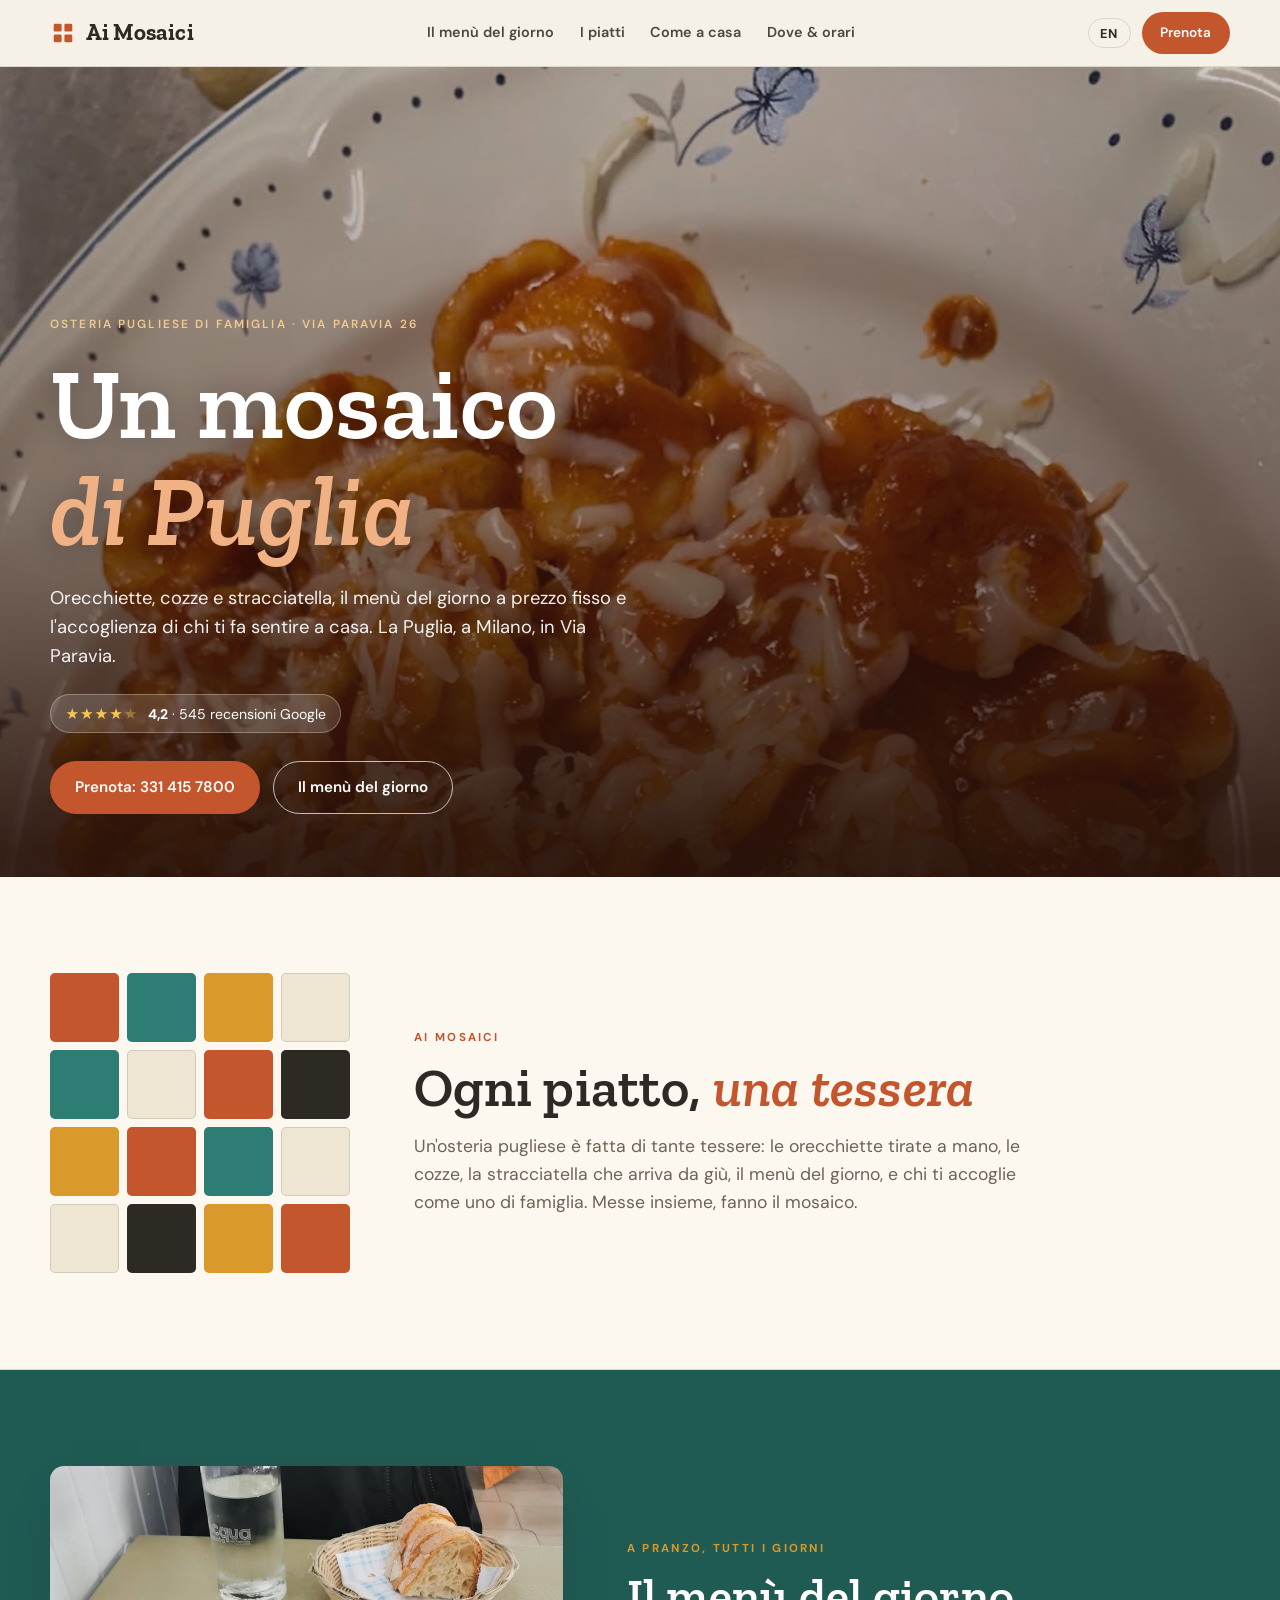
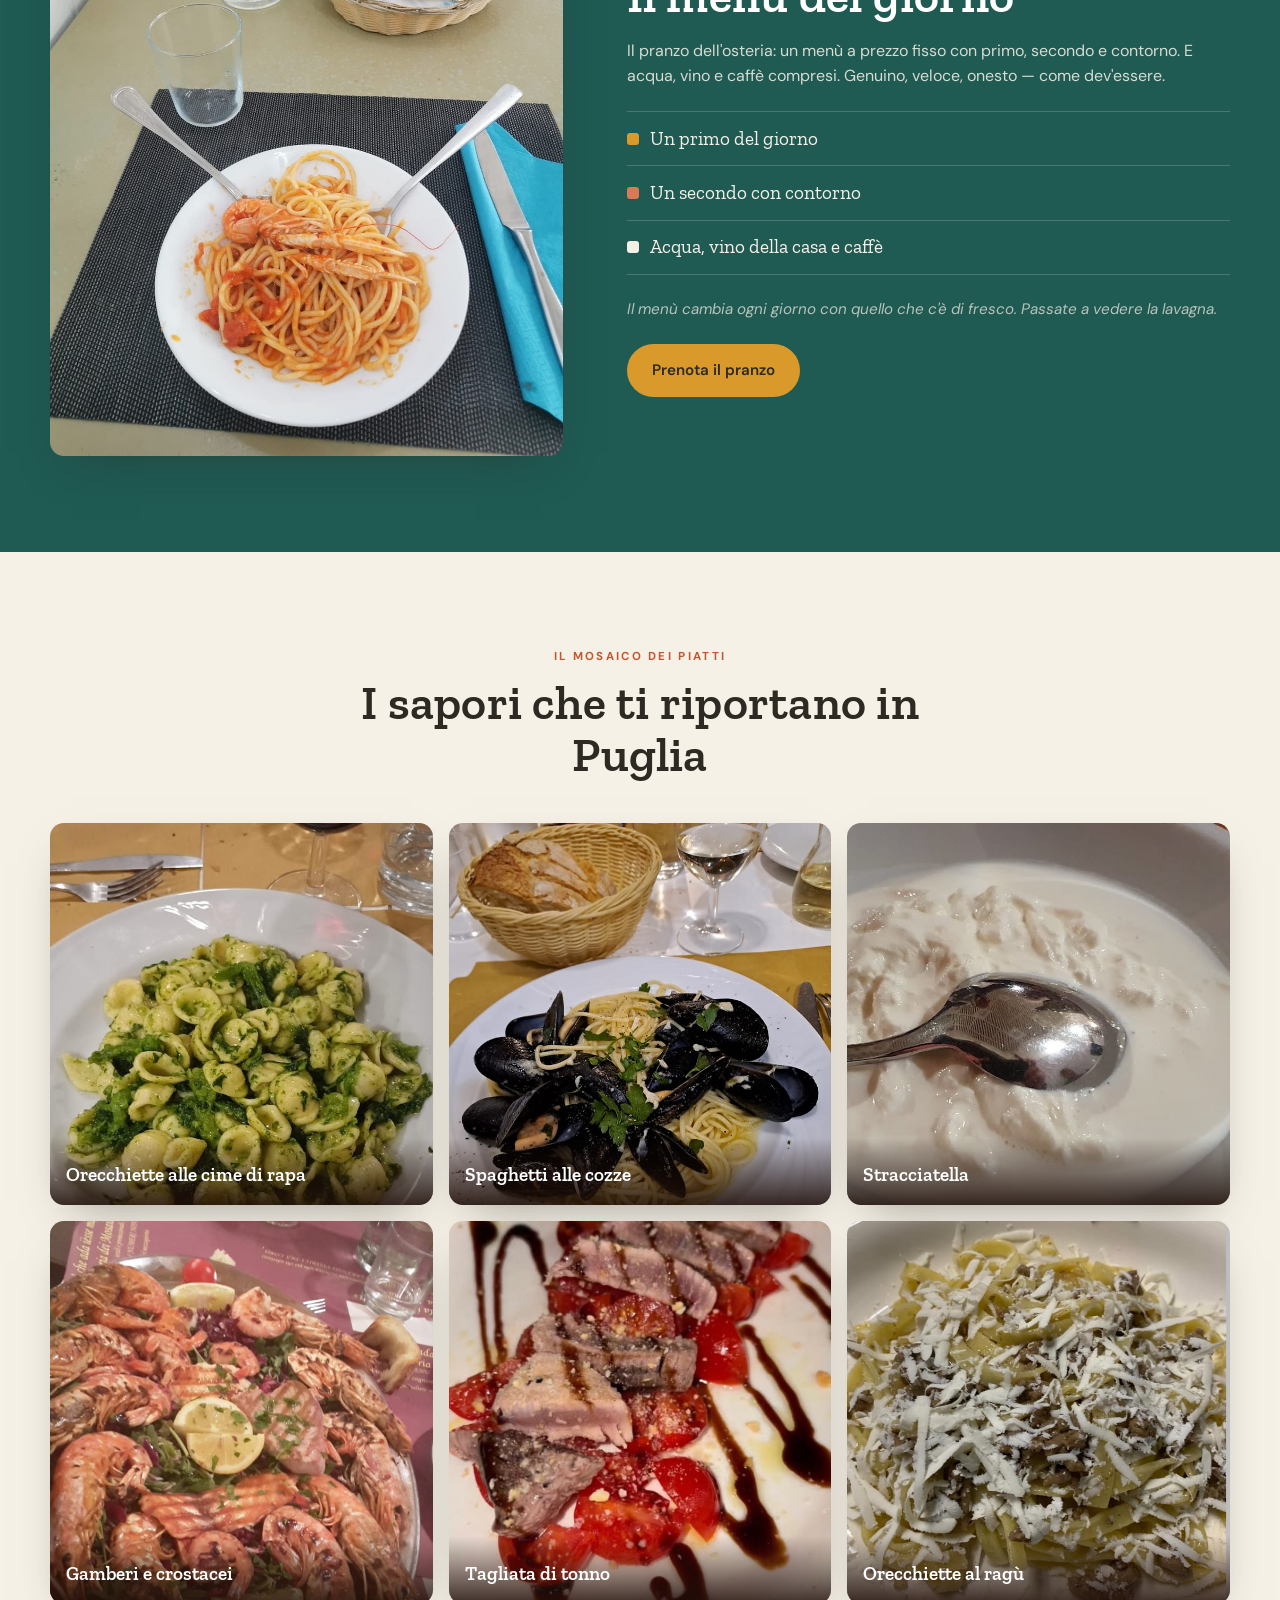
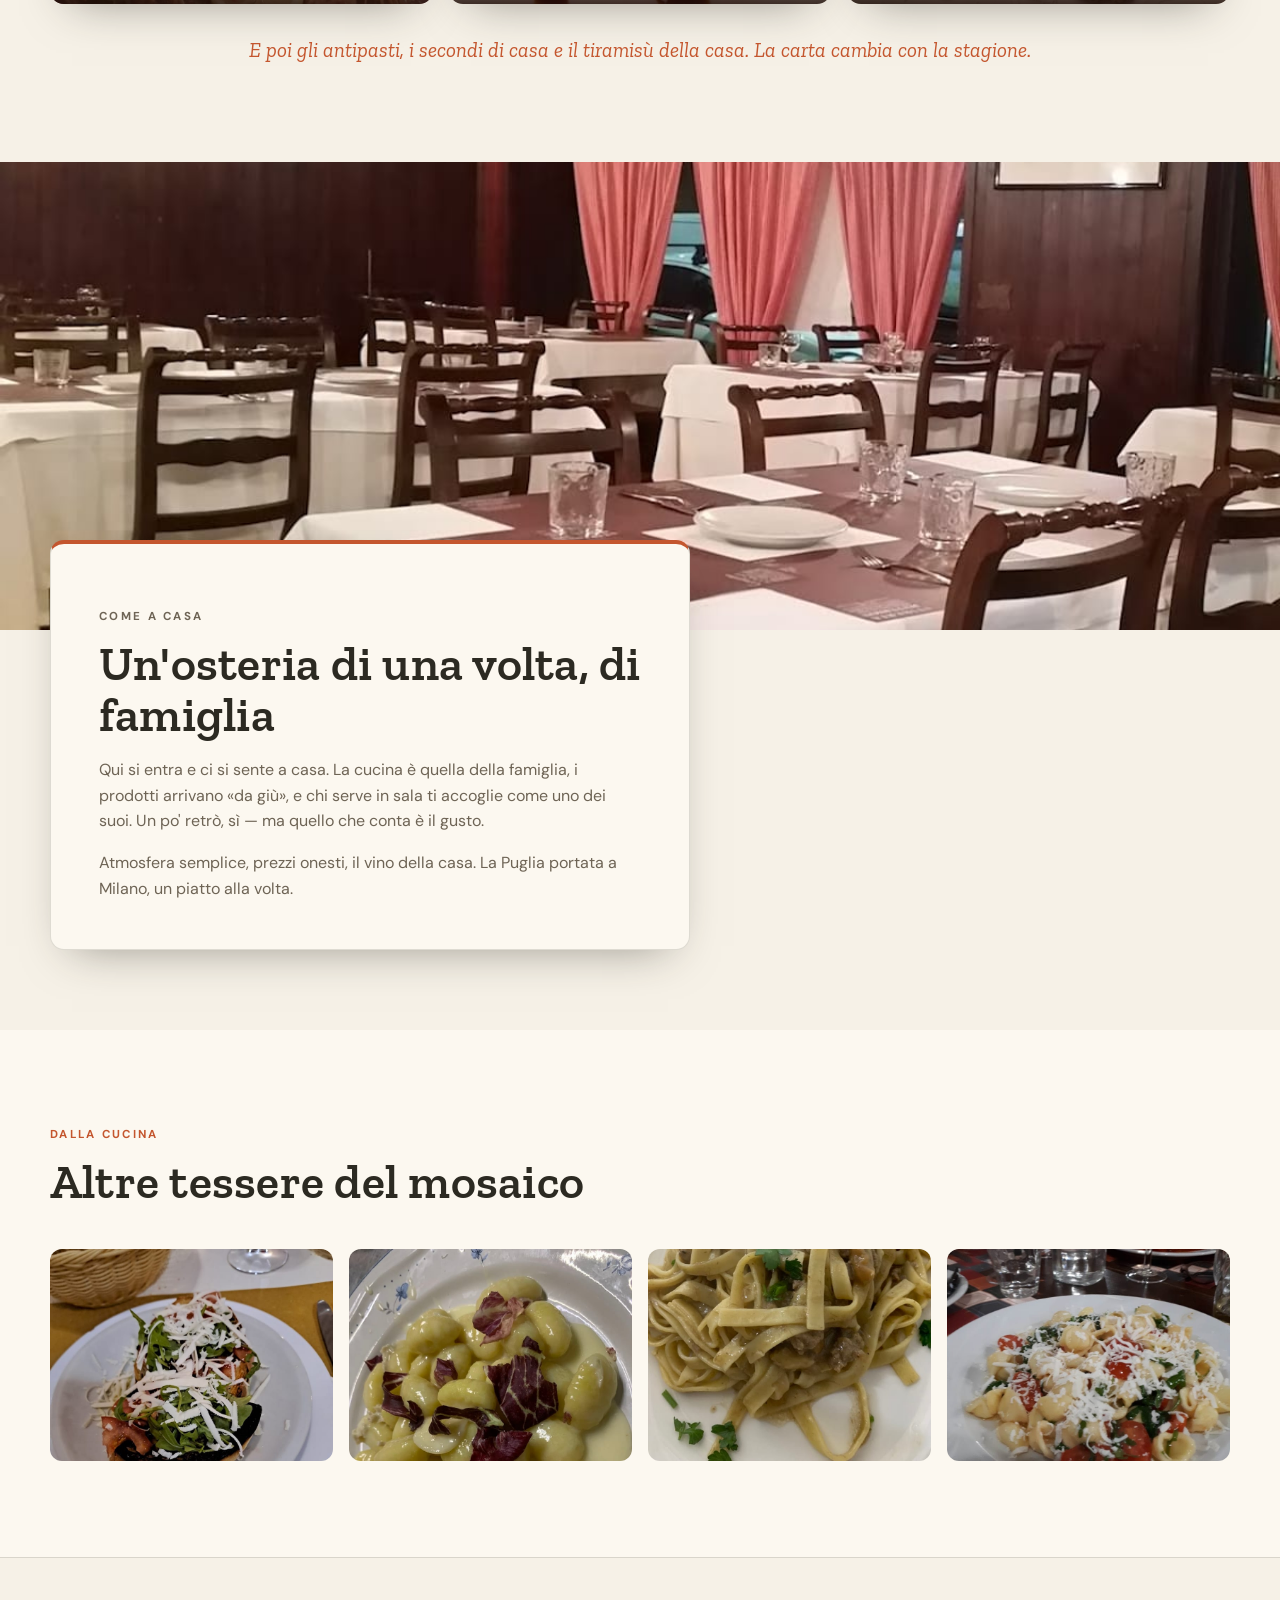
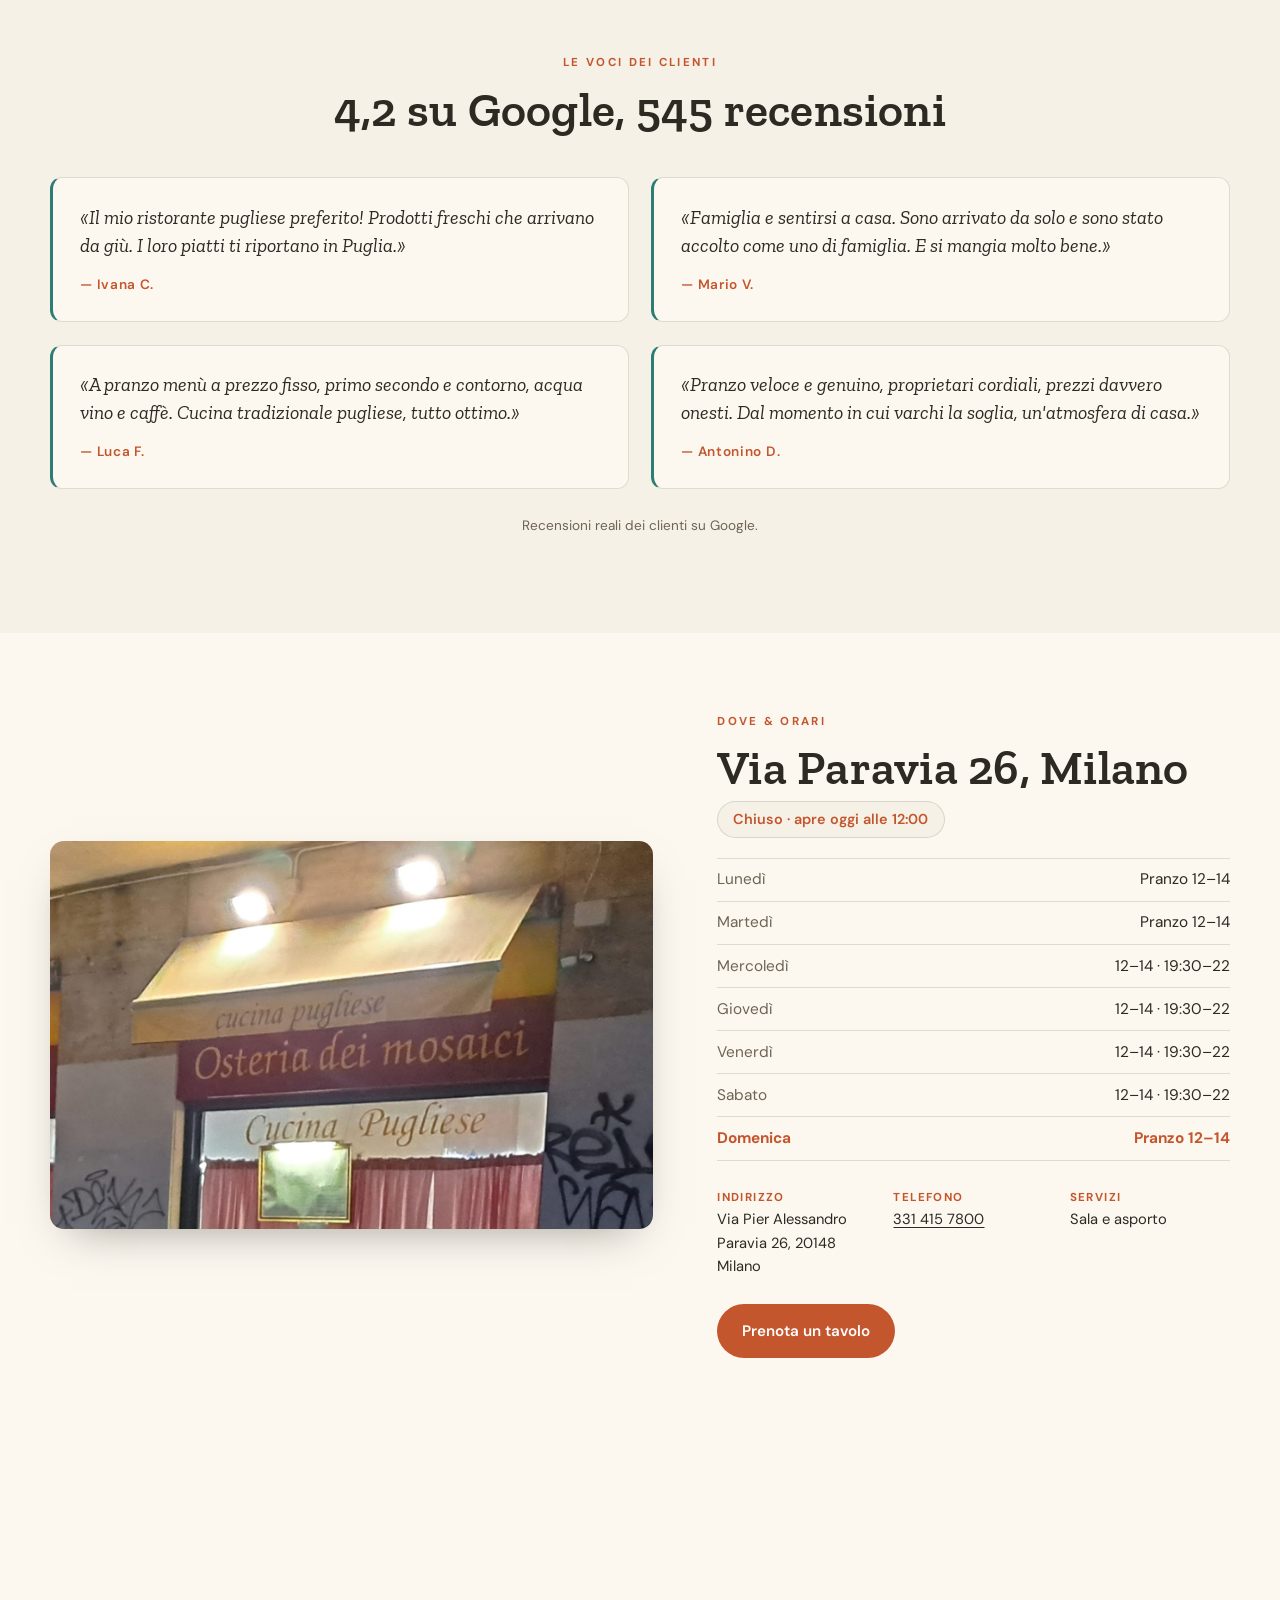
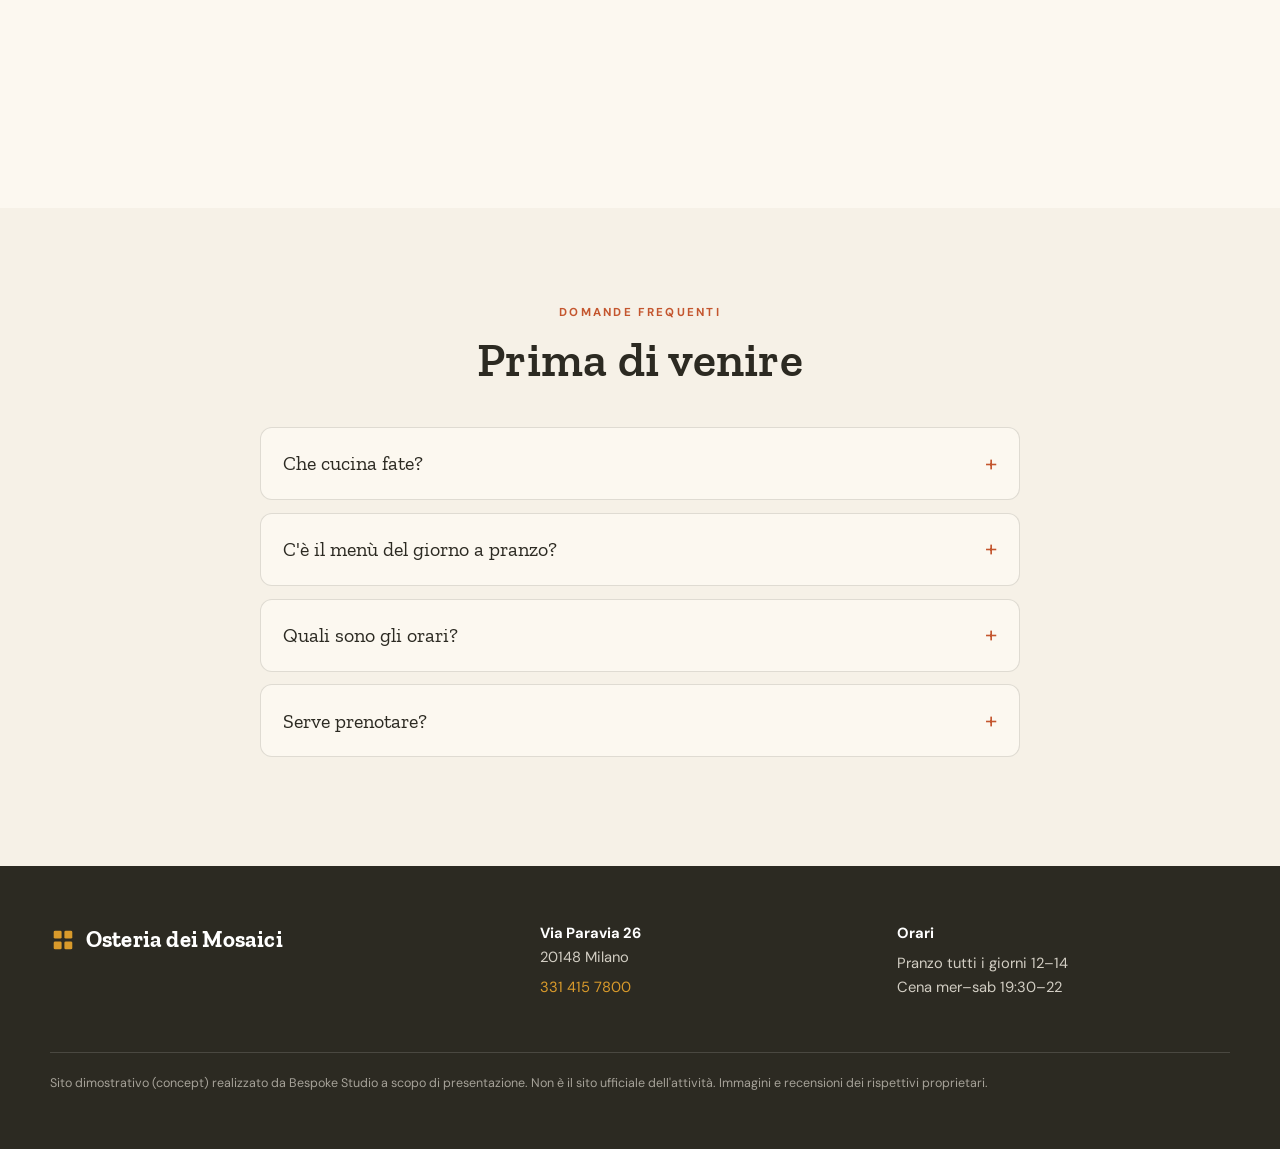
==== index.html @ 98c67b06 "Osteria dei Mosaici — cucina pugliese di famiglia in Via Paravia (demo Bespoke Studio) Co-Authored-B" ====
<!DOCTYPE html>
<html lang="it">
<head>
<meta charset="UTF-8">
<meta name="viewport" content="width=device-width, initial-scale=1.0">
<title>Osteria dei Mosaici · Cucina pugliese in Via Paravia, Milano</title>
<meta name="description" content="L'osteria pugliese di famiglia in Via Paravia, Milano: orecchiette, cozze, stracciatella e il menù del giorno a prezzo fisso. Un mosaico di Puglia, come a casa.">
<link rel="canonical" href="https://rotenzark.github.io/osteria-dei-mosaici/">
<meta property="og:type" content="restaurant.restaurant">
<meta property="og:title" content="Osteria dei Mosaici · Cucina pugliese, Via Paravia Milano">
<meta property="og:description" content="Orecchiette, cozze, stracciatella e il menù del giorno a prezzo fisso. Un mosaico di Puglia, come a casa.">
<meta property="og:image" content="https://rotenzark.github.io/osteria-dei-mosaici/img/og-image.jpg">
<meta property="og:url" content="https://rotenzark.github.io/osteria-dei-mosaici/">
<meta name="theme-color" content="#C4562E">
<link rel="icon" href="img/favicon.svg" type="image/svg+xml">
<link rel="icon" type="image/png" sizes="32x32" href="img/favicon-32.png">
<link rel="apple-touch-icon" href="img/apple-touch-icon.png">
<link rel="preconnect" href="https://fonts.googleapis.com">
<link rel="preconnect" href="https://fonts.gstatic.com" crossorigin>
<link href="https://fonts.googleapis.com/css2?family=Zilla+Slab:ital,wght@0,500;0,600;0,700;1,500&family=DM+Sans:opsz,wght@9..40,400;9..40,500;9..40,600;9..40,700&display=swap" rel="stylesheet">
<link rel="stylesheet" href="css/styles.css?v=1">
<script type="application/ld+json">
{
  "@context": "https://schema.org",
  "@type": "Restaurant",
  "name": "Osteria dei Mosaici",
  "description": "Osteria di cucina pugliese di famiglia in Via Paravia a Milano: orecchiette, cozze, stracciatella e il menù del giorno a prezzo fisso.",
  "image": "https://rotenzark.github.io/osteria-dei-mosaici/img/hero.jpg",
  "url": "https://rotenzark.github.io/osteria-dei-mosaici/",
  "telephone": "+39 331 415 7800",
  "servesCuisine": ["Pugliese", "Italiana"],
  "priceRange": "€€",
  "address": {
    "@type": "PostalAddress",
    "streetAddress": "Via Pier Alessandro Paravia 26",
    "addressLocality": "Milano",
    "postalCode": "20148",
    "addressCountry": "IT"
  },
  "aggregateRating": { "@type": "AggregateRating", "ratingValue": "4.2", "reviewCount": "545" },
  "openingHoursSpecification": [
    { "@type": "OpeningHoursSpecification", "dayOfWeek": ["Monday","Tuesday","Wednesday","Thursday","Friday","Saturday","Sunday"], "opens": "12:00", "closes": "14:00" },
    { "@type": "OpeningHoursSpecification", "dayOfWeek": ["Wednesday","Thursday","Friday","Saturday"], "opens": "19:30", "closes": "22:00" }
  ]
}
</script>
<script type="application/ld+json">
{
  "@context": "https://schema.org",
  "@type": "FAQPage",
  "mainEntity": [
    { "@type": "Question", "name": "Che cucina fate?", "acceptedAnswer": { "@type": "Answer", "text": "Cucina pugliese di casa: orecchiette (cime di rapa, al pomodoro, al ragù), spaghetti alle cozze, stracciatella, antipasti e i piatti di pesce. Prodotti che arrivano dalla Puglia." } },
    { "@type": "Question", "name": "C'è il menù del giorno a pranzo?", "acceptedAnswer": { "@type": "Answer", "text": "Sì: a pranzo, tutti i giorni, c'è il menù a prezzo fisso con primo, secondo, contorno e acqua, vino e caffè inclusi." } },
    { "@type": "Question", "name": "Quali sono gli orari?", "acceptedAnswer": { "@type": "Answer", "text": "Pranzo tutti i giorni 12:00–14:00. Cena da mercoledì a sabato 19:30–22:00." } },
    { "@type": "Question", "name": "Serve prenotare?", "acceptedAnswer": { "@type": "Answer", "text": "Per pranzo di solito si trova posto; per la cena e nei fine settimana meglio chiamare al 331 415 7800 e prenotare un tavolo." } }
  ]
}
</script>
</head>
<body>

<div id="intro" class="intro" aria-hidden="true">
  <div class="intro__inner">
    <span class="intro__tiles" aria-hidden="true"><i></i><i></i><i></i><i></i></span>
    <span class="intro__word">Osteria dei Mosaici</span>
    <span class="intro__eyebrow">Cucina pugliese · Milano</span>
  </div>
</div>

<a class="skip-link" href="#main" data-i18n="skip">Vai al contenuto</a>

<header class="site-header">
  <div class="wrap site-header__inner">
    <a class="brand" href="#top" aria-label="Osteria dei Mosaici — home">
      <span class="brand__mark" aria-hidden="true"></span>
      <span class="brand__name">Ai Mosaici</span>
    </a>
    <nav id="mainNav" class="main-nav" aria-label="Navigazione principale">
      <a href="#menu" data-i18n="nav.menu">Il menù del giorno</a>
      <a href="#piatti" data-i18n="nav.piatti">I piatti</a>
      <a href="#casa" data-i18n="nav.casa">Come a casa</a>
      <a href="#dove" data-i18n="nav.dove">Dove &amp; orari</a>
    </nav>
    <div class="site-header__actions">
      <button id="langToggle" class="lang-toggle" type="button" aria-label="Switch language to English">EN</button>
      <a class="btn btn--primary btn--sm" href="tel:+393314157800" data-i18n="nav.cta">Prenota</a>
      <button id="burger" class="burger" type="button" aria-expanded="false" aria-controls="mainNav" aria-label="Apri il menù">
        <span></span><span></span><span></span>
      </button>
    </div>
  </div>
</header>

<main id="main">
<span id="top"></span>

<!-- HERO -->
<section class="hero" aria-label="Osteria dei Mosaici">
  <div class="hero__media">
    <img src="img/hero.jpg" alt="Un piatto di orecchiette al pomodoro con ricotta salata dell'Osteria dei Mosaici" width="1600" height="1000" fetchpriority="high">
    <span class="hero__scrim" aria-hidden="true"></span>
  </div>
  <div class="wrap hero__inner">
    <p class="hero__eyebrow reveal-hero" data-i18n="hero.eyebrow">Osteria pugliese di famiglia · Via Paravia 26</p>
    <h1 class="hero__title reveal-hero">
      <span data-i18n="hero.t1">Un mosaico</span>
      <em data-i18n="hero.t2">di Puglia</em>
    </h1>
    <p class="hero__lead reveal-hero" data-i18n="hero.lead">Orecchiette, cozze e stracciatella, il menù del giorno a prezzo fisso e l'accoglienza di chi ti fa sentire a casa. La Puglia, a Milano, in Via Paravia.</p>
    <div class="hero__row reveal-hero">
      <span class="rating-badge" aria-label="Valutazione 4,2 su 5 su Google, 545 recensioni">
        <span class="rating-badge__stars" aria-hidden="true">★★★★<span class="half">★</span></span>
        <span class="rating-badge__txt"><strong>4,2</strong> · <span data-i18n="hero.reviews">545 recensioni Google</span></span>
      </span>
    </div>
    <div class="hero__cta reveal-hero">
      <a class="btn btn--primary" href="tel:+393314157800" data-i18n="hero.book">Prenota: 331 415 7800</a>
      <a class="btn btn--ghost" href="#menu" data-i18n="hero.menu">Il menù del giorno</a>
    </div>
  </div>
</section>

<!-- GESTO: mosaico -->
<section class="gesto" aria-label="Un mosaico di Puglia">
  <div class="wrap gesto__inner">
    <div class="mosaico reveal" aria-hidden="true">
      <span class="tessera t-terra"></span><span class="tessera t-teal"></span><span class="tessera t-ochre"></span><span class="tessera t-cream"></span>
      <span class="tessera t-teal"></span><span class="tessera t-cream"></span><span class="tessera t-terra"></span><span class="tessera t-olive"></span>
      <span class="tessera t-ochre"></span><span class="tessera t-terra"></span><span class="tessera t-teal"></span><span class="tessera t-cream"></span>
      <span class="tessera t-cream"></span><span class="tessera t-olive"></span><span class="tessera t-ochre"></span><span class="tessera t-terra"></span>
    </div>
    <div class="gesto__text">
      <p class="eyebrow reveal" data-i18n="gesto.eyebrow">Ai Mosaici</p>
      <h2 class="gesto__title reveal"><span data-i18n="gesto.t1">Ogni piatto,</span> <em data-i18n="gesto.t2">una tessera</em></h2>
      <p class="gesto__lead reveal" data-i18n="gesto.lead">Un'osteria pugliese è fatta di tante tessere: le orecchiette tirate a mano, le cozze, la stracciatella che arriva da giù, il menù del giorno, e chi ti accoglie come uno di famiglia. Messe insieme, fanno il mosaico.</p>
    </div>
  </div>
</section>

<!-- MENÙ DEL GIORNO -->
<section id="menu" class="menu" aria-label="Il menù del giorno">
  <div class="wrap menu__inner">
    <div class="menu__media reveal">
      <img src="img/pranzo.jpg" alt="La tavola apparecchiata del pranzo: pane, acqua e un piatto di pasta al pomodoro" width="1000" height="1150">
    </div>
    <div class="menu__text reveal">
      <p class="eyebrow" data-i18n="menu.eyebrow">A pranzo, tutti i giorni</p>
      <h2 class="section-title" data-i18n="menu.title">Il menù del giorno</h2>
      <p data-i18n="menu.p1">Il pranzo dell'osteria: un menù a prezzo fisso con primo, secondo e contorno. E acqua, vino e caffè compresi. Genuino, veloce, onesto — come dev'essere.</p>
      <ul class="menu__list">
        <li><span data-i18n="menu.l1">Un primo del giorno</span></li>
        <li><span data-i18n="menu.l2">Un secondo con contorno</span></li>
        <li><span data-i18n="menu.l3">Acqua, vino della casa e caffè</span></li>
      </ul>
      <p class="menu__note" data-i18n="menu.note">Il menù cambia ogni giorno con quello che c'è di fresco. Passate a vedere la lavagna.</p>
      <a class="btn btn--primary" href="tel:+393314157800" data-i18n="menu.call">Prenota il pranzo</a>
    </div>
  </div>
</section>

<!-- IL MOSAICO DEI PIATTI -->
<section id="piatti" class="piatti" aria-label="Il mosaico dei piatti">
  <div class="wrap">
    <header class="section-head section-head--center">
      <p class="eyebrow reveal" data-i18n="piatti.eyebrow">Il mosaico dei piatti</p>
      <h2 class="section-title reveal" data-i18n="piatti.title">I sapori che ti riportano in Puglia</h2>
    </header>
    <div class="piatti__grid">
      <figure class="piatto reveal"><img src="img/p1.jpg" alt="Orecchiette alle cime di rapa" width="720" height="720"><figcaption data-i18n="p1.n">Orecchiette alle cime di rapa</figcaption></figure>
      <figure class="piatto reveal"><img src="img/p2.jpg" alt="Spaghetti alle cozze" width="720" height="720"><figcaption data-i18n="p2.n">Spaghetti alle cozze</figcaption></figure>
      <figure class="piatto reveal"><img src="img/p3.jpg" alt="Stracciatella pugliese" width="720" height="720"><figcaption data-i18n="p3.n">Stracciatella</figcaption></figure>
      <figure class="piatto reveal"><img src="img/p4.jpg" alt="Piatto di gamberi e crostacei" width="720" height="720"><figcaption data-i18n="p4.n">Gamberi e crostacei</figcaption></figure>
      <figure class="piatto reveal"><img src="img/p5.jpg" alt="Tagliata di tonno con pomodorini" width="720" height="720"><figcaption data-i18n="p5.n">Tagliata di tonno</figcaption></figure>
      <figure class="piatto reveal"><img src="img/p6.jpg" alt="Orecchiette al ragù con ricotta salata" width="720" height="720"><figcaption data-i18n="p6.n">Orecchiette al ragù</figcaption></figure>
    </div>
    <p class="piatti__note reveal" data-i18n="piatti.note">E poi gli antipasti, i secondi di casa e il tiramisù della casa. La carta cambia con la stagione.</p>
  </div>
</section>

<!-- COME A CASA -->
<section id="casa" class="casa" aria-label="Come a casa">
  <div class="casa__media">
    <img src="img/locale.jpg" alt="La sala dell'Osteria dei Mosaici, tovaglie bianche e tende rosse" width="1200" height="900">
  </div>
  <div class="wrap casa__inner">
    <div class="casa__text reveal">
      <p class="eyebrow" data-i18n="casa.eyebrow">Come a casa</p>
      <h2 class="section-title" data-i18n="casa.title">Un'osteria di una volta, di famiglia</h2>
      <p data-i18n="casa.p1">Qui si entra e ci si sente a casa. La cucina è quella della famiglia, i prodotti arrivano «da giù», e chi serve in sala ti accoglie come uno dei suoi. Un po' retrò, sì — ma quello che conta è il gusto.</p>
      <p data-i18n="casa.p2">Atmosfera semplice, prezzi onesti, il vino della casa. La Puglia portata a Milano, un piatto alla volta.</p>
    </div>
  </div>
</section>

<!-- GALLERY -->
<section class="gallery" aria-label="Dalla nostra cucina">
  <div class="wrap">
    <header class="section-head">
      <p class="eyebrow reveal" data-i18n="gallery.eyebrow">Dalla cucina</p>
      <h2 class="section-title reveal" data-i18n="gallery.title">Altre tessere del mosaico</h2>
    </header>
    <div class="gallery__grid">
      <button class="gallery__item reveal" data-full="img/gal1.jpg" aria-label="Ingrandisci: bruschetta"><img src="img/gal1.jpg" alt="Bruschetta con rucola e pomodoro" width="800" height="600"></button>
      <button class="gallery__item reveal" data-full="img/gal2.jpg" aria-label="Ingrandisci: gnocchi con radicchio"><img src="img/gal2.jpg" alt="Gnocchi con radicchio" width="800" height="600"></button>
      <button class="gallery__item reveal" data-full="img/gal3.jpg" aria-label="Ingrandisci: tagliatelle ai funghi"><img src="img/gal3.jpg" alt="Tagliatelle ai funghi e salsiccia" width="800" height="600"></button>
      <button class="gallery__item reveal" data-full="img/gal4.jpg" aria-label="Ingrandisci: orecchiette con stracciatella"><img src="img/gal4.jpg" alt="Orecchiette con pomodoro e stracciatella" width="800" height="600"></button>
    </div>
  </div>
</section>

<!-- RECENSIONI -->
<section class="reviews" aria-label="Cosa dicono i clienti">
  <div class="wrap">
    <header class="section-head section-head--center">
      <p class="eyebrow reveal" data-i18n="rev.eyebrow">Le voci dei clienti</p>
      <h2 class="section-title reveal" data-i18n="rev.title">4,2 su Google, 545 recensioni</h2>
    </header>
    <div class="reviews__grid">
      <blockquote class="review reveal">
        <p data-i18n="rev1.t">«Il mio ristorante pugliese preferito! Prodotti freschi che arrivano da giù. I loro piatti ti riportano in Puglia.»</p>
        <cite data-i18n="rev1.a">— Ivana C.</cite>
      </blockquote>
      <blockquote class="review reveal">
        <p data-i18n="rev2.t">«Famiglia e sentirsi a casa. Sono arrivato da solo e sono stato accolto come uno di famiglia. E si mangia molto bene.»</p>
        <cite data-i18n="rev2.a">— Mario V.</cite>
      </blockquote>
      <blockquote class="review reveal">
        <p data-i18n="rev3.t">«A pranzo menù a prezzo fisso, primo secondo e contorno, acqua vino e caffè. Cucina tradizionale pugliese, tutto ottimo.»</p>
        <cite data-i18n="rev3.a">— Luca F.</cite>
      </blockquote>
      <blockquote class="review reveal">
        <p data-i18n="rev4.t">«Pranzo veloce e genuino, proprietari cordiali, prezzi davvero onesti. Dal momento in cui varchi la soglia, un'atmosfera di casa.»</p>
        <cite data-i18n="rev4.a">— Antonino D.</cite>
      </blockquote>
    </div>
    <p class="reviews__src reveal" data-i18n="rev.src">Recensioni reali dei clienti su Google.</p>
  </div>
</section>

<!-- DOVE & ORARI -->
<section id="dove" class="dove" aria-label="Dove siamo e orari">
  <div class="wrap dove__inner">
    <div class="dove__media reveal">
      <img src="img/facciata.jpg" alt="La facciata dell'Osteria dei Mosaici in Via Paravia, insegna Cucina Pugliese" width="1400" height="900">
    </div>
    <div class="dove__info reveal">
      <p class="eyebrow" data-i18n="dove.eyebrow">Dove &amp; orari</p>
      <h2 class="section-title" data-i18n="dove.title">Via Paravia 26, Milano</h2>
      <p class="dove__status" id="orarioStato" aria-live="polite">Aperto ora</p>
      <ul class="hours" aria-label="Orari di apertura">
        <li data-day="1"><span data-i18n="day.lun">Lunedì</span><span data-i18n="h.lunch">Pranzo 12–14</span></li>
        <li data-day="2"><span data-i18n="day.mar">Martedì</span><span data-i18n="h.lunch2">Pranzo 12–14</span></li>
        <li data-day="3"><span data-i18n="day.mer">Mercoledì</span><span>12–14 · 19:30–22</span></li>
        <li data-day="4"><span data-i18n="day.gio">Giovedì</span><span>12–14 · 19:30–22</span></li>
        <li data-day="5"><span data-i18n="day.ven">Venerdì</span><span>12–14 · 19:30–22</span></li>
        <li data-day="6"><span data-i18n="day.sab">Sabato</span><span>12–14 · 19:30–22</span></li>
        <li data-day="0"><span data-i18n="day.dom">Domenica</span><span data-i18n="h.lunch3">Pranzo 12–14</span></li>
      </ul>
      <div class="dove__meta">
        <p><strong data-i18n="dove.addr_l">Indirizzo</strong><br>Via Pier Alessandro Paravia 26, 20148 Milano</p>
        <p><strong data-i18n="dove.tel_l">Telefono</strong><br><a href="tel:+393314157800">331 415 7800</a></p>
        <p><strong data-i18n="dove.serv_l">Servizi</strong><br><span data-i18n="dove.serv">Sala e asporto</span></p>
      </div>
      <a class="btn btn--primary" href="tel:+393314157800" data-i18n="dove.call">Prenota un tavolo</a>
    </div>
  </div>
  <div class="dove__map">
    <iframe title="Mappa: Osteria dei Mosaici, Via Paravia 26, Milano" loading="lazy" referrerpolicy="no-referrer-when-downgrade" src="https://www.google.com/maps?q=Osteria%20Paravia%2026%20Ai%20Mosaici%20Milano&output=embed"></iframe>
  </div>
</section>

<!-- FAQ -->
<section class="faq" aria-label="Domande frequenti">
  <div class="wrap wrap--narrow">
    <header class="section-head section-head--center">
      <p class="eyebrow reveal" data-i18n="faq.eyebrow">Domande frequenti</p>
      <h2 class="section-title reveal" data-i18n="faq.title">Prima di venire</h2>
    </header>
    <details class="faq__item reveal">
      <summary data-i18n="faq1.q">Che cucina fate?</summary>
      <p data-i18n="faq1.a">Cucina pugliese di casa: orecchiette (cime di rapa, al pomodoro, al ragù), spaghetti alle cozze, stracciatella, antipasti e i piatti di pesce. Prodotti che arrivano dalla Puglia.</p>
    </details>
    <details class="faq__item reveal">
      <summary data-i18n="faq2.q">C'è il menù del giorno a pranzo?</summary>
      <p data-i18n="faq2.a">Sì: a pranzo, tutti i giorni, c'è il menù a prezzo fisso con primo, secondo, contorno e acqua, vino e caffè inclusi.</p>
    </details>
    <details class="faq__item reveal">
      <summary data-i18n="faq3.q">Quali sono gli orari?</summary>
      <p data-i18n="faq3.a">Pranzo tutti i giorni 12:00–14:00. Cena da mercoledì a sabato 19:30–22:00.</p>
    </details>
    <details class="faq__item reveal">
      <summary data-i18n="faq4.q">Serve prenotare?</summary>
      <p data-i18n="faq4.a">Per pranzo di solito si trova posto; per la cena e nei fine settimana meglio chiamare al 331 415 7800 e prenotare un tavolo.</p>
    </details>
  </div>
</section>

</main>

<footer class="site-footer">
  <div class="wrap site-footer__inner">
    <div class="site-footer__brand">
      <span class="brand__mark brand__mark--light" aria-hidden="true"></span>
      <span class="brand__name">Osteria dei Mosaici</span>
    </div>
    <div class="site-footer__col">
      <p><strong>Via Paravia 26</strong><br>20148 Milano</p>
      <p><a href="tel:+393314157800">331 415 7800</a></p>
    </div>
    <div class="site-footer__col">
      <p><strong data-i18n="foot.hours_l">Orari</strong></p>
      <p><span data-i18n="foot.hours1">Pranzo tutti i giorni 12–14</span><br><span data-i18n="foot.hours2">Cena mer–sab 19:30–22</span></p>
    </div>
    <p class="site-footer__disclaimer" data-i18n="foot.disclaimer">Sito dimostrativo (concept) realizzato da Bespoke Studio a scopo di presentazione. Non è il sito ufficiale dell'attività. Immagini e recensioni dei rispettivi proprietari.</p>
  </div>
</footer>

<!-- LIGHTBOX -->
<div id="lightbox" class="lightbox" hidden>
  <button id="lightboxClose" class="lightbox__close" type="button" aria-label="Chiudi">&times;</button>
  <img id="lightboxImg" src="" alt="">
</div>

<script src="https://cdnjs.cloudflare.com/ajax/libs/gsap/3.12.5/gsap.min.js"></script>
<script src="https://cdnjs.cloudflare.com/ajax/libs/gsap/3.12.5/ScrollTrigger.min.js"></script>
<script src="js/main.js?v=1"></script>
</body>
</html>
---- css/styles.css ----
/* Osteria dei Mosaici — cucina pugliese, Via Paravia · Bespoke Studio (concept)
   Palette Puglia: calce/crema + terracotta + Adriatico teal + ocra + carbone-oliva.
   Font: Zilla Slab (display) + DM Sans (testo). */

:root{
  --calce:#F6F1E7; --calce-2:#EEE5D3; --paper:#FCF8F0;
  --terra:#C4562E; --terra-deep:#A5401F; --terra-soft:#d97a52;
  --teal:#2E7D74; --teal-deep:#1F5A53;
  --ochre:#D99A2B; --olive:#2C2A22; --muted:#6E6455;
  --line:rgba(44,42,34,.14);
  --serif:'Zilla Slab',Georgia,'Times New Roman',serif;
  --sans:'DM Sans',system-ui,-apple-system,Segoe UI,Roboto,sans-serif;
  --wrap:1180px; --r:14px;
  --shadow:0 18px 44px -22px rgba(44,42,34,.5);
}
*{box-sizing:border-box;margin:0;padding:0}
html{scroll-behavior:smooth}
body{font-family:var(--sans); color:var(--olive); background:var(--calce); line-height:1.6; -webkit-font-smoothing:antialiased; overflow-x:hidden}
img{max-width:100%; display:block}
a{color:inherit}
h1,h2,h3{font-family:var(--serif); font-weight:600; line-height:1.08; letter-spacing:.005em}
em{font-style:italic}

.wrap{width:min(100% - 2.4rem,var(--wrap)); margin-inline:auto}
.wrap--narrow{width:min(100% - 2.4rem,760px)}
.eyebrow{font-family:var(--sans); font-weight:700; letter-spacing:.2em; text-transform:uppercase; font-size:.72rem; color:var(--terra); margin-bottom:.7rem}
.section-head{margin-bottom:2.6rem; max-width:640px}
.section-head--center{margin-inline:auto; text-align:center}
.section-title{font-size:clamp(1.9rem,4.4vw,3rem); color:var(--olive)}

/* reveal (flash-safe) */
.js .reveal, .js .reveal-hero{opacity:0}
.js.reduced-motion .reveal, .js.reduced-motion .reveal-hero,
html:not(.js) .reveal, html:not(.js) .reveal-hero{opacity:1}
@media (prefers-reduced-motion:reduce){ html{scroll-behavior:auto} *{animation:none !important; transition:none !important} }

/* buttons */
.btn{display:inline-flex; align-items:center; gap:.5rem; font-family:var(--sans); font-weight:600; font-size:.95rem; padding:.85rem 1.5rem; border-radius:999px; border:1.5px solid transparent; cursor:pointer; text-decoration:none; transition:transform .2s,background .2s,color .2s,border-color .2s}
.btn--primary{background:var(--terra); color:#fff}
.btn--primary:hover{background:var(--terra-deep); transform:translateY(-2px)}
.btn--ghost{background:transparent; color:var(--olive); border-color:var(--olive)}
.btn--ghost:hover{background:var(--olive); color:var(--calce); transform:translateY(-2px)}
.btn--sm{padding:.55rem 1.1rem; font-size:.85rem}

.skip-link{position:absolute; left:-999px; top:0; background:var(--terra); color:#fff; padding:.6rem 1rem; z-index:200; border-radius:0 0 8px 0}
.skip-link:focus{left:0}

/* brand mark (mosaic tessere mask) */
.brand{display:inline-flex; align-items:center; gap:.6rem; text-decoration:none}
.brand__mark{width:26px; height:26px; background:var(--terra); -webkit-mask:url("../img/mark.svg") center/contain no-repeat; mask:url("../img/mark.svg") center/contain no-repeat}
.brand__mark--light{background:var(--ochre)}
.brand__name{font-family:var(--serif); font-weight:700; font-size:1.42rem; letter-spacing:.01em; color:var(--olive)}

/* header */
.site-header{position:sticky; top:0; z-index:90; background:var(--calce); border-bottom:1px solid var(--line)}
.site-header__inner{display:flex; align-items:center; justify-content:space-between; gap:1rem; height:66px}
.main-nav{display:flex; gap:1.6rem}
.main-nav a{font-family:var(--sans); font-weight:600; font-size:.9rem; text-decoration:none; color:var(--olive); opacity:.85; transition:opacity .2s,color .2s}
.main-nav a:hover{opacity:1; color:var(--terra)}
.site-header__actions{display:flex; align-items:center; gap:.7rem}
.lang-toggle{font-family:var(--sans); font-weight:700; font-size:.8rem; letter-spacing:.08em; background:none; border:1.5px solid var(--line); border-radius:999px; padding:.35rem .7rem; cursor:pointer; color:var(--olive)}
.lang-toggle:hover{border-color:var(--terra); color:var(--terra)}
.burger{display:none; flex-direction:column; gap:5px; background:none; border:0; cursor:pointer; padding:.3rem}
.burger span{width:24px; height:2px; background:var(--olive); border-radius:2px}

/* intro overlay */
.intro{position:fixed; inset:0; z-index:300; background:var(--terra-deep); display:flex; align-items:center; justify-content:center; transition:opacity .6s,visibility .6s}
.intro.hide{opacity:0; visibility:hidden}
.intro__inner{text-align:center; color:var(--calce); padding:2rem}
.intro__tiles{display:grid; grid-template-columns:repeat(2,1fr); gap:5px; width:52px; margin:0 auto 1.1rem}
.intro__tiles i{width:100%; aspect-ratio:1; border-radius:3px; animation:pop .7s both}
.intro__tiles i:nth-child(1){background:var(--ochre); animation-delay:.05s}
.intro__tiles i:nth-child(2){background:var(--calce); animation-delay:.15s}
.intro__tiles i:nth-child(3){background:var(--teal); animation-delay:.25s}
.intro__tiles i:nth-child(4){background:var(--terra-soft); animation-delay:.35s}
@keyframes pop{from{opacity:0; transform:scale(.2)} to{opacity:1; transform:none}}
.intro__word{display:block; font-family:var(--serif); font-weight:700; font-size:clamp(2rem,7vw,3.6rem); animation:fadeUp .8s .3s both}
.intro__eyebrow{display:block; font-family:var(--sans); letter-spacing:.26em; text-transform:uppercase; font-size:.7rem; color:var(--ochre); margin-top:.6rem; animation:fadeUp .8s .45s both}
@keyframes fadeUp{from{opacity:0; transform:translateY(12px)} to{opacity:1; transform:none}}

/* hero */
.hero{position:relative; min-height:90vh; display:flex; align-items:flex-end; color:#fff; overflow:hidden}
.hero__media{position:absolute; inset:0; z-index:0}
.hero__media img{width:100%; height:100%; object-fit:cover}
.hero__scrim{position:absolute; inset:0; background:linear-gradient(to top,rgba(40,18,10,.92) 3%,rgba(50,24,14,.5) 44%,rgba(50,24,14,.24) 100%)}
.hero__inner{position:relative; z-index:1; padding:3.5rem 0 clamp(3rem,7vh,5rem)}
.hero__eyebrow{font-family:var(--sans); font-weight:600; letter-spacing:.18em; text-transform:uppercase; font-size:.74rem; color:#f0c98f; margin-bottom:1rem}
.hero__title{font-size:clamp(2.9rem,9vw,6.2rem); text-shadow:0 2px 30px rgba(0,0,0,.3)}
.hero__title em{display:block; color:#f0b184}
.hero__lead{max-width:46ch; margin-top:1.2rem; font-size:1.15rem; color:rgba(255,255,255,.93)}
.hero__row{margin-top:1.4rem}
.rating-badge{display:inline-flex; align-items:center; gap:.6rem; background:rgba(255,255,255,.14); border:1px solid rgba(255,255,255,.28); border-radius:999px; padding:.4rem .9rem}
.rating-badge__stars{color:#F4C752; letter-spacing:1px; font-size:.95rem}
.rating-badge__stars .half{opacity:.4}
.rating-badge__txt{font-size:.88rem; color:#fff}
.hero__cta{display:flex; flex-wrap:wrap; gap:.8rem; margin-top:1.7rem}
.hero__cta .btn--ghost{color:#fff; border-color:rgba(255,255,255,.7)}
.hero__cta .btn--ghost:hover{background:#fff; color:var(--olive)}

/* gesto / mosaico */
.gesto{background:var(--paper); padding:clamp(3.5rem,8vw,6rem) 0; border-bottom:1px solid var(--line)}
.gesto__inner{display:grid; grid-template-columns:300px 1fr; gap:clamp(2rem,5vw,4.5rem); align-items:center}
.mosaico{display:grid; grid-template-columns:repeat(4,1fr); gap:8px; width:100%; max-width:300px; margin-inline:auto}
.tessera{aspect-ratio:1; border-radius:5px; transform-origin:center}
.t-terra{background:var(--terra)} .t-teal{background:var(--teal)} .t-ochre{background:var(--ochre)}
.t-cream{background:var(--calce-2); border:1px solid var(--line)} .t-olive{background:var(--olive)}
.gesto__title{font-size:clamp(2.1rem,5.5vw,3.4rem); margin:.3rem 0 .9rem}
.gesto__title em{color:var(--terra)}
.gesto__lead{color:var(--muted); font-size:1.1rem; max-width:54ch}

/* menù del giorno */
.menu{padding:clamp(3.5rem,8vw,6rem) 0; background:var(--teal-deep); color:var(--calce)}
.menu__inner{display:grid; grid-template-columns:0.85fr 1fr; gap:clamp(2rem,5vw,4rem); align-items:center}
.menu__media{border-radius:var(--r); overflow:hidden; box-shadow:var(--shadow)}
.menu__media img{width:100%; height:100%; object-fit:cover}
.menu .eyebrow{color:var(--ochre)}
.menu__text .section-title{color:#fff}
.menu__text p{color:rgba(246,241,231,.86); margin-top:1rem}
.menu__list{list-style:none; margin:1.4rem 0; border-top:1px solid rgba(255,255,255,.18)}
.menu__list li{padding:.7rem 0; border-bottom:1px solid rgba(255,255,255,.18); font-family:var(--serif); font-size:1.2rem; display:flex; align-items:center; gap:.7rem}
.menu__list li::before{content:""; width:12px; height:12px; border-radius:3px; background:var(--ochre); flex:0 0 auto}
.menu__list li:nth-child(2)::before{background:var(--terra-soft)}
.menu__list li:nth-child(3)::before{background:var(--calce)}
.menu__note{font-size:.95rem; color:rgba(246,241,231,.7) !important; font-style:italic}
.menu__text .btn{margin-top:1.4rem; background:var(--ochre); color:var(--olive)}
.menu__text .btn:hover{background:#e9ad3f}

/* piatti mosaico */
.piatti{padding:clamp(3.5rem,8vw,6rem) 0; background:var(--calce)}
.piatti__grid{display:grid; grid-template-columns:repeat(3,1fr); gap:1rem}
.piatto{position:relative; border-radius:var(--r); overflow:hidden; aspect-ratio:1; box-shadow:var(--shadow)}
.piatto img{width:100%; height:100%; object-fit:cover; transition:transform .5s}
.piatto:hover img{transform:scale(1.06)}
.piatto figcaption{position:absolute; left:0; right:0; bottom:0; padding:1.4rem 1rem .9rem; font-family:var(--serif); font-weight:600; font-size:1.2rem; color:#fff; background:linear-gradient(to top,rgba(30,14,8,.85),transparent)}
.piatti__note{margin-top:1.8rem; text-align:center; font-family:var(--serif); font-style:italic; font-size:1.3rem; color:var(--terra)}

/* casa */
.casa{position:relative}
.casa__media{height:clamp(320px,52vh,560px)}
.casa__media img{width:100%; height:100%; object-fit:cover}
.casa__inner{position:relative; margin-top:-90px; padding-bottom:clamp(3rem,7vw,5rem)}
.casa__text{background:var(--paper); border:1px solid var(--line); border-top:4px solid var(--terra); border-radius:var(--r); box-shadow:var(--shadow); padding:clamp(2rem,4vw,3rem); max-width:640px}
.casa__text p{color:var(--muted); margin-top:1rem}
.casa__text .section-title{color:var(--olive)}

/* gallery */
.gallery{padding:clamp(3.5rem,8vw,6rem) 0; background:var(--paper)}
.gallery__grid{display:grid; grid-template-columns:repeat(4,1fr); gap:1rem}
.gallery__item{border:0; padding:0; cursor:pointer; background:none; border-radius:12px; overflow:hidden; aspect-ratio:4/3}
.gallery__item img{width:100%; height:100%; object-fit:cover; transition:transform .5s}
.gallery__item:hover img{transform:scale(1.07)}

/* reviews */
.reviews{padding:clamp(3.5rem,8vw,6rem) 0; background:var(--calce); border-top:1px solid var(--line)}
.reviews__grid{display:grid; grid-template-columns:repeat(2,1fr); gap:1.4rem}
.review{background:var(--paper); border:1px solid var(--line); border-left:3px solid var(--teal); border-radius:12px; padding:1.6rem 1.7rem}
.review p{font-family:var(--serif); font-style:italic; font-size:1.22rem; line-height:1.42; color:var(--olive)}
.review cite{display:block; margin-top:.9rem; font-family:var(--sans); font-style:normal; font-weight:600; font-size:.85rem; letter-spacing:.05em; color:var(--terra)}
.reviews__src{text-align:center; margin-top:1.6rem; font-size:.85rem; color:var(--muted)}

/* dove */
.dove{padding:clamp(3.5rem,8vw,5rem) 0 0; background:var(--paper)}
.dove__inner{display:grid; grid-template-columns:1fr 0.85fr; gap:clamp(2rem,5vw,4rem); align-items:center; padding-bottom:clamp(3rem,6vw,4.5rem)}
.dove__media{border-radius:var(--r); overflow:hidden; box-shadow:var(--shadow)}
.dove__media img{width:100%; height:100%; object-fit:cover}
.dove__status{display:inline-block; font-family:var(--sans); font-weight:600; font-size:.9rem; color:var(--terra); background:var(--calce); border:1px solid var(--line); border-radius:999px; padding:.4rem .95rem; margin:.4rem 0 1.2rem}
.hours{list-style:none; border-top:1px solid var(--line); margin-bottom:1.5rem}
.hours li{display:flex; justify-content:space-between; padding:.55rem 0; border-bottom:1px solid var(--line); font-size:.96rem}
.hours li span:first-child{color:var(--muted)}
.hours li.is-today{font-weight:700; color:var(--terra)}
.hours li.is-today span:first-child{color:var(--terra)}
.dove__meta{display:grid; grid-template-columns:repeat(auto-fit,minmax(150px,1fr)); gap:1rem; margin-bottom:1.6rem; font-size:.92rem}
.dove__meta strong{font-family:var(--sans); font-size:.72rem; letter-spacing:.12em; text-transform:uppercase; color:var(--terra)}
.dove__meta a{color:var(--olive); text-decoration:underline; text-underline-offset:3px}
.dove__map{height:clamp(300px,42vh,440px)}
.dove__map iframe{width:100%; height:100%; border:0; display:block; filter:grayscale(.15) contrast(1.02)}

/* faq */
.faq{padding:clamp(3.5rem,8vw,6rem) 0; background:var(--calce)}
.faq__item{border:1px solid var(--line); border-radius:12px; background:var(--paper); margin-bottom:.8rem; padding:0 1.4rem}
.faq__item summary{cursor:pointer; list-style:none; padding:1.1rem 0; font-family:var(--serif); font-size:1.25rem; color:var(--olive); display:flex; justify-content:space-between; align-items:center; gap:1rem}
.faq__item summary::-webkit-details-marker{display:none}
.faq__item summary::after{content:"+"; font-family:var(--sans); color:var(--terra); font-size:1.4rem; transition:transform .25s}
.faq__item[open] summary::after{transform:rotate(45deg)}
.faq__item p{padding:0 0 1.2rem; color:var(--muted)}

/* footer */
.site-footer{background:var(--olive); color:var(--calce); padding:clamp(2.5rem,5vw,3.5rem) 0}
.site-footer__inner{display:grid; grid-template-columns:1.4fr 1fr 1fr; gap:1.5rem; align-items:start}
.site-footer__brand{display:flex; align-items:center; gap:.6rem}
.site-footer__brand .brand__name{color:#fff}
.site-footer__col p{font-size:.92rem; color:rgba(246,241,231,.82); margin-bottom:.4rem}
.site-footer__col strong{color:#fff}
.site-footer__col a{color:var(--ochre); text-decoration:none}
.site-footer__disclaimer{grid-column:1/-1; margin-top:1.4rem; padding-top:1.3rem; border-top:1px solid rgba(255,255,255,.14); font-size:.78rem; color:rgba(246,241,231,.6); line-height:1.5}

/* lightbox */
.lightbox{position:fixed; inset:0; z-index:400; background:rgba(28,12,6,.94); display:flex !important; align-items:center; justify-content:center; padding:2rem}
.lightbox[hidden]{display:none !important}
.lightbox img{max-width:92vw; max-height:88vh; border-radius:8px; box-shadow:0 20px 60px rgba(0,0,0,.5)}
.lightbox__close{position:absolute; top:1.2rem; right:1.6rem; background:none; border:0; color:#fff; font-size:2.6rem; line-height:1; cursor:pointer}

/* responsive */
@media (max-width:900px){
  .gesto__inner{grid-template-columns:1fr; text-align:center}
  .mosaico{max-width:220px}
  .gesto__lead{margin-inline:auto}
  .menu__inner{grid-template-columns:1fr}
  .menu__media{max-width:460px}
  .piatti__grid{grid-template-columns:repeat(2,1fr)}
  .gallery__grid{grid-template-columns:repeat(2,1fr)}
  .reviews__grid{grid-template-columns:1fr}
  .dove__inner{grid-template-columns:1fr}
  .dove__media{max-width:520px}
}
@media (max-width:720px){
  .main-nav{position:fixed; inset:66px 0 auto; background:var(--calce); flex-direction:column; padding:1.4rem 1.5rem; border-bottom:1px solid var(--line); transform:translateY(-140%); transition:transform .35s; gap:1.1rem; box-shadow:var(--shadow)}
  .main-nav.nav-open{transform:translateY(0)}
  .burger{display:flex}
  .site-footer__inner{grid-template-columns:1fr 1fr}
}
@media (max-width:520px){
  .piatti__grid{grid-template-columns:1fr 1fr}
  .gallery__grid{grid-template-columns:1fr 1fr}
  .site-footer__inner{grid-template-columns:1fr}
  .hero{min-height:84vh}
}
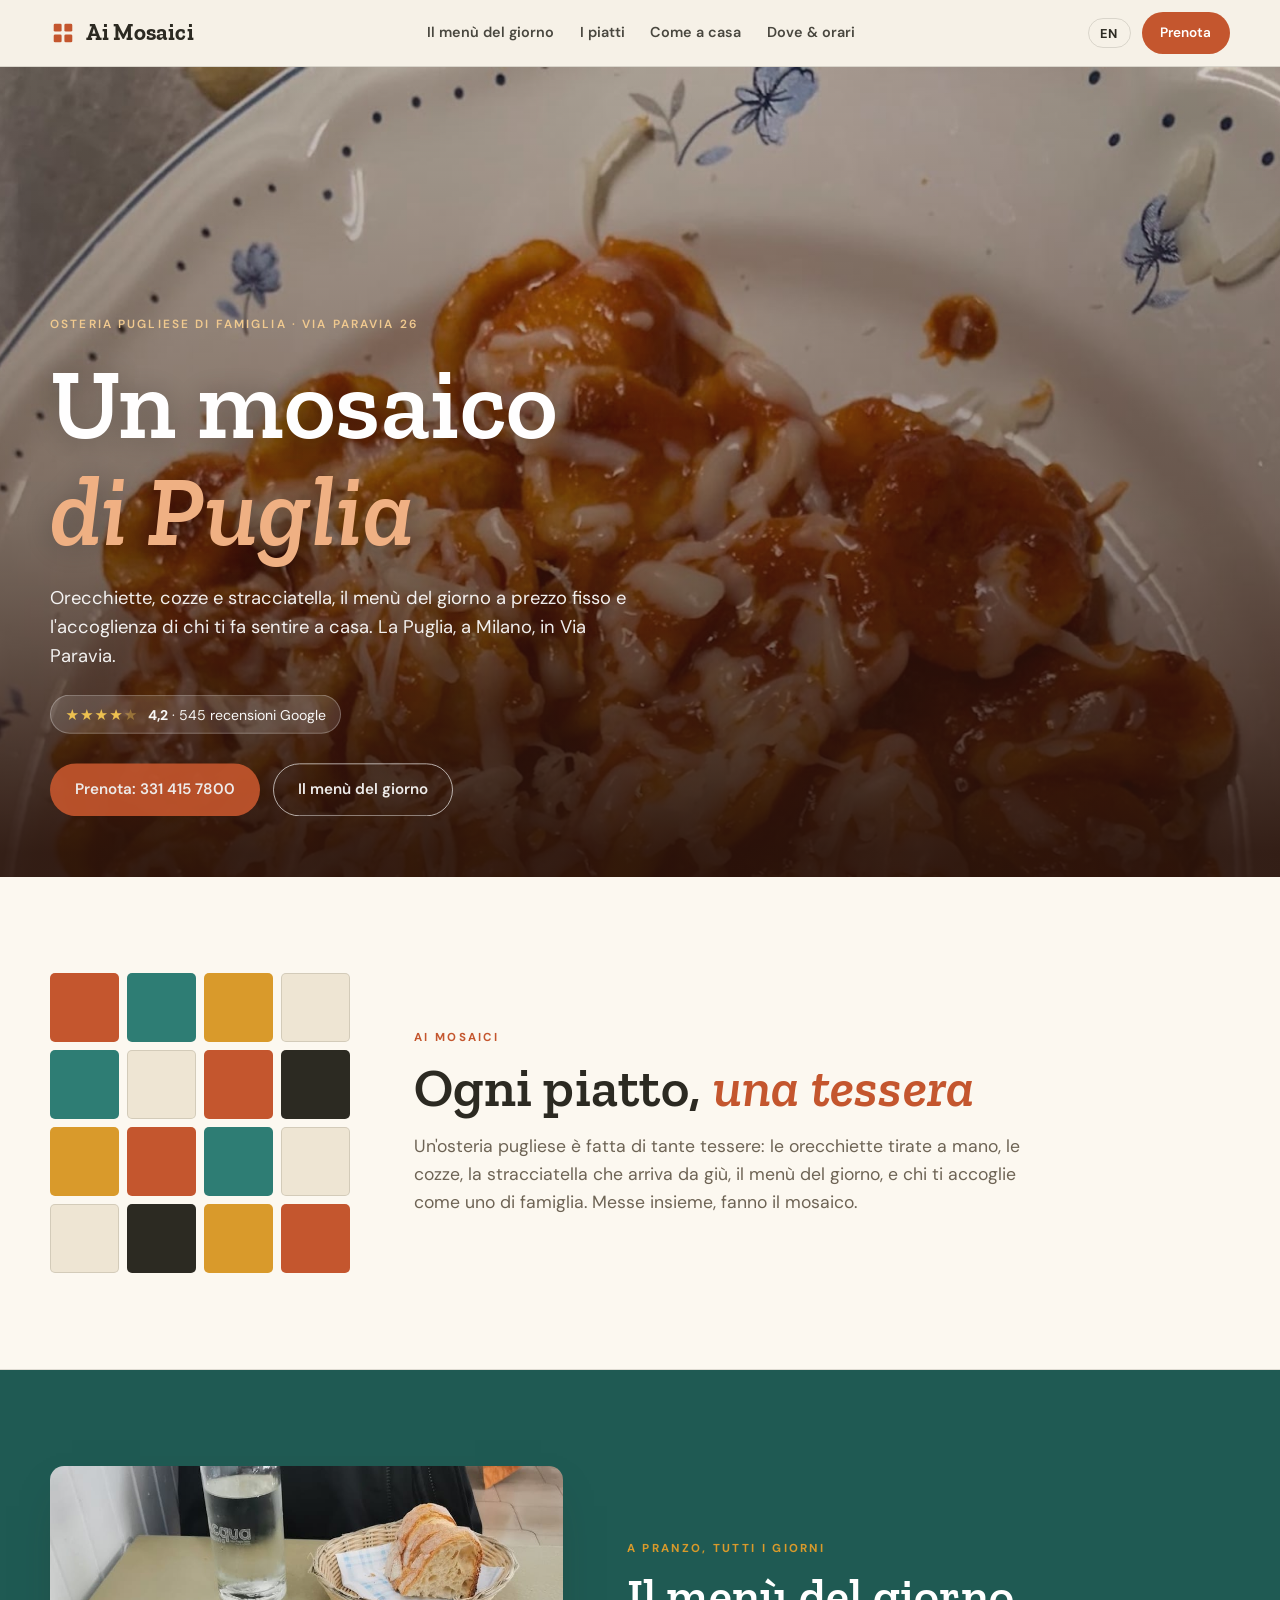
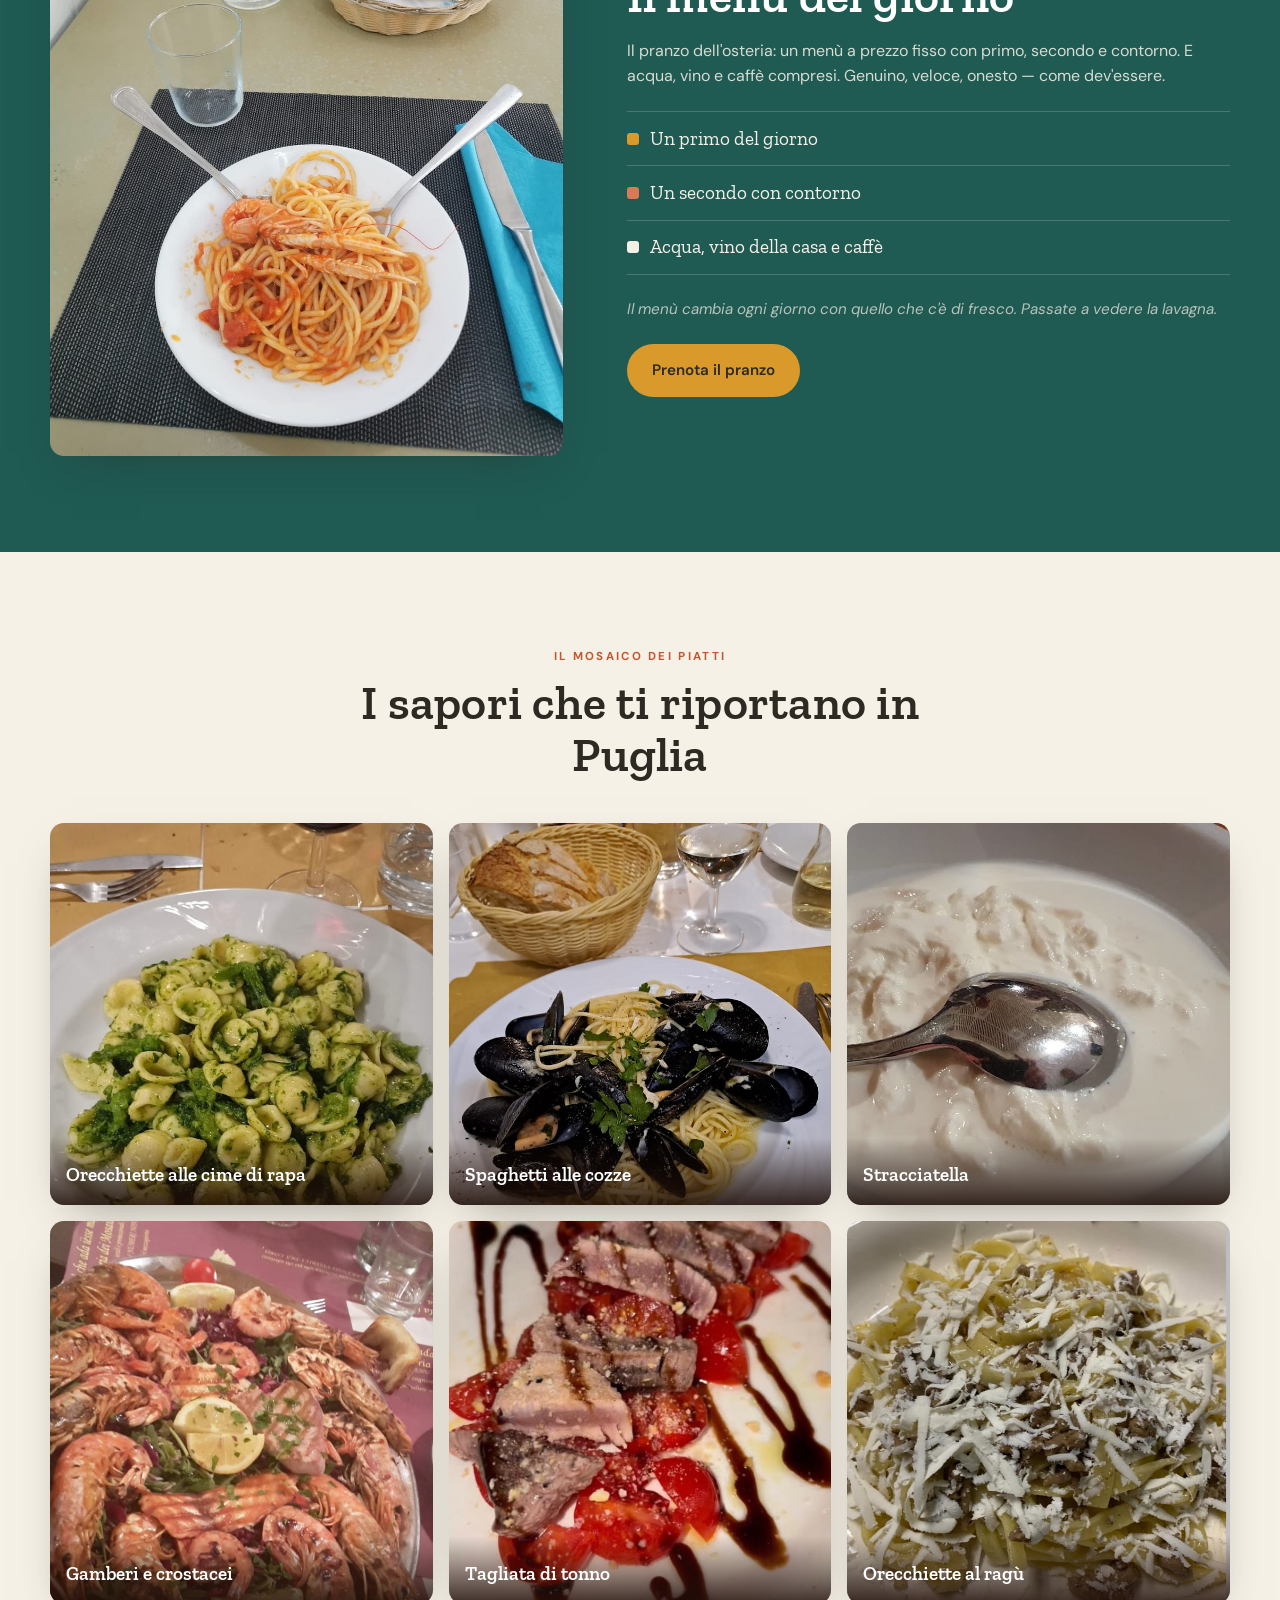
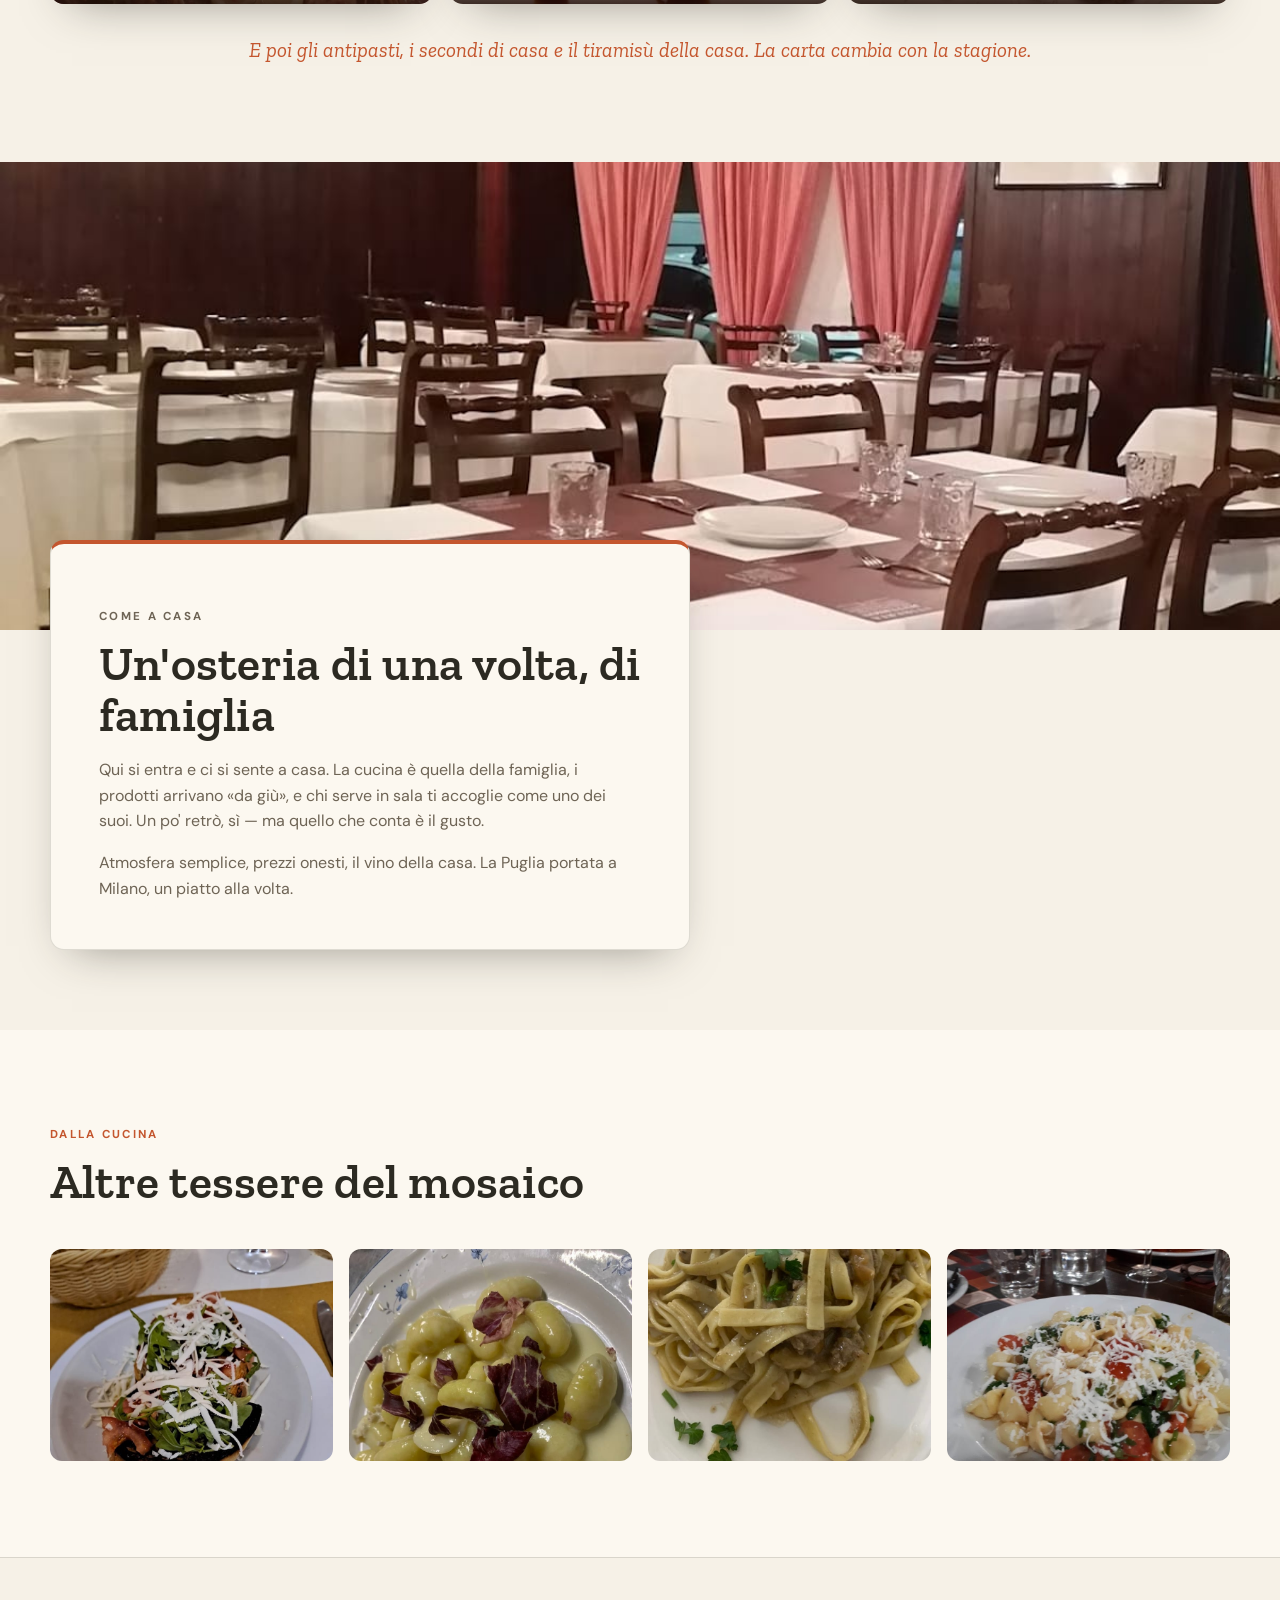
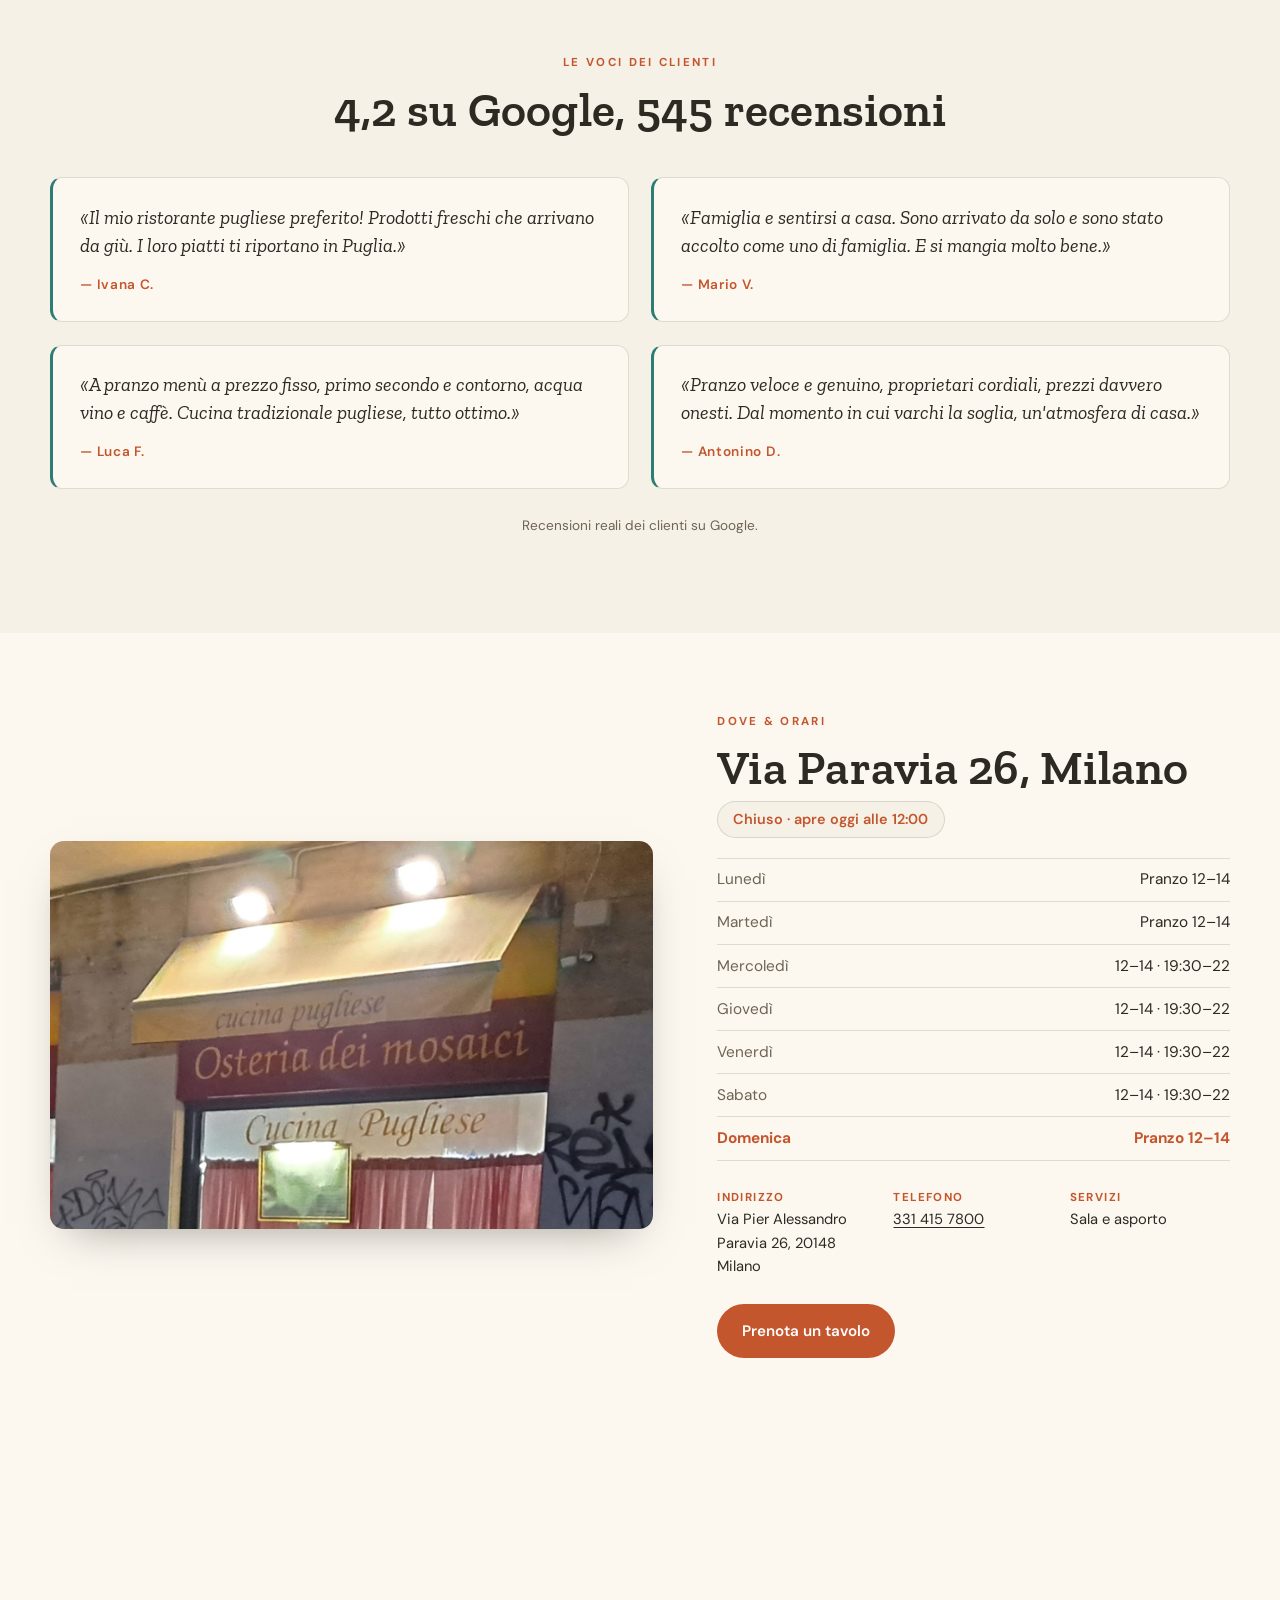
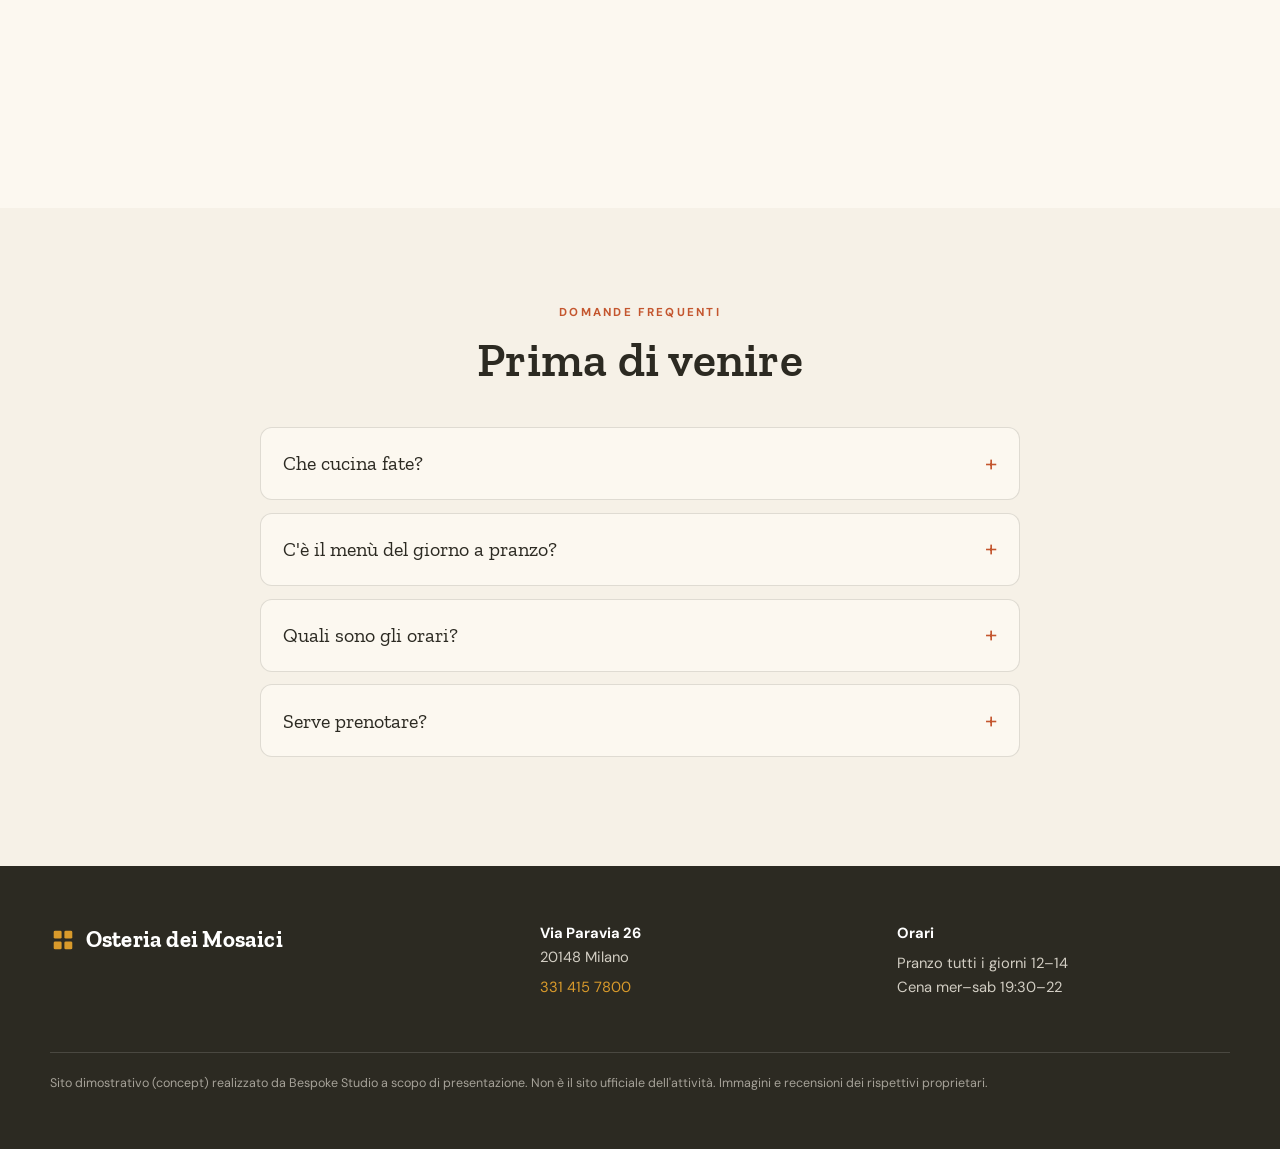
==== commit 7a9956ad: "fix(i18n): innerHTML al posto di textContent nell'overlay lingua (preventivo) Nessun difetto visibil" ====
--- a/index.html
+++ b/index.html
@@ -323,6 +323,6 @@
 
 <script src="https://cdnjs.cloudflare.com/ajax/libs/gsap/3.12.5/gsap.min.js"></script>
 <script src="https://cdnjs.cloudflare.com/ajax/libs/gsap/3.12.5/ScrollTrigger.min.js"></script>
-<script src="js/main.js?v=1"></script>
+<script src="js/main.js?v=2"></script>
 </body>
 </html>
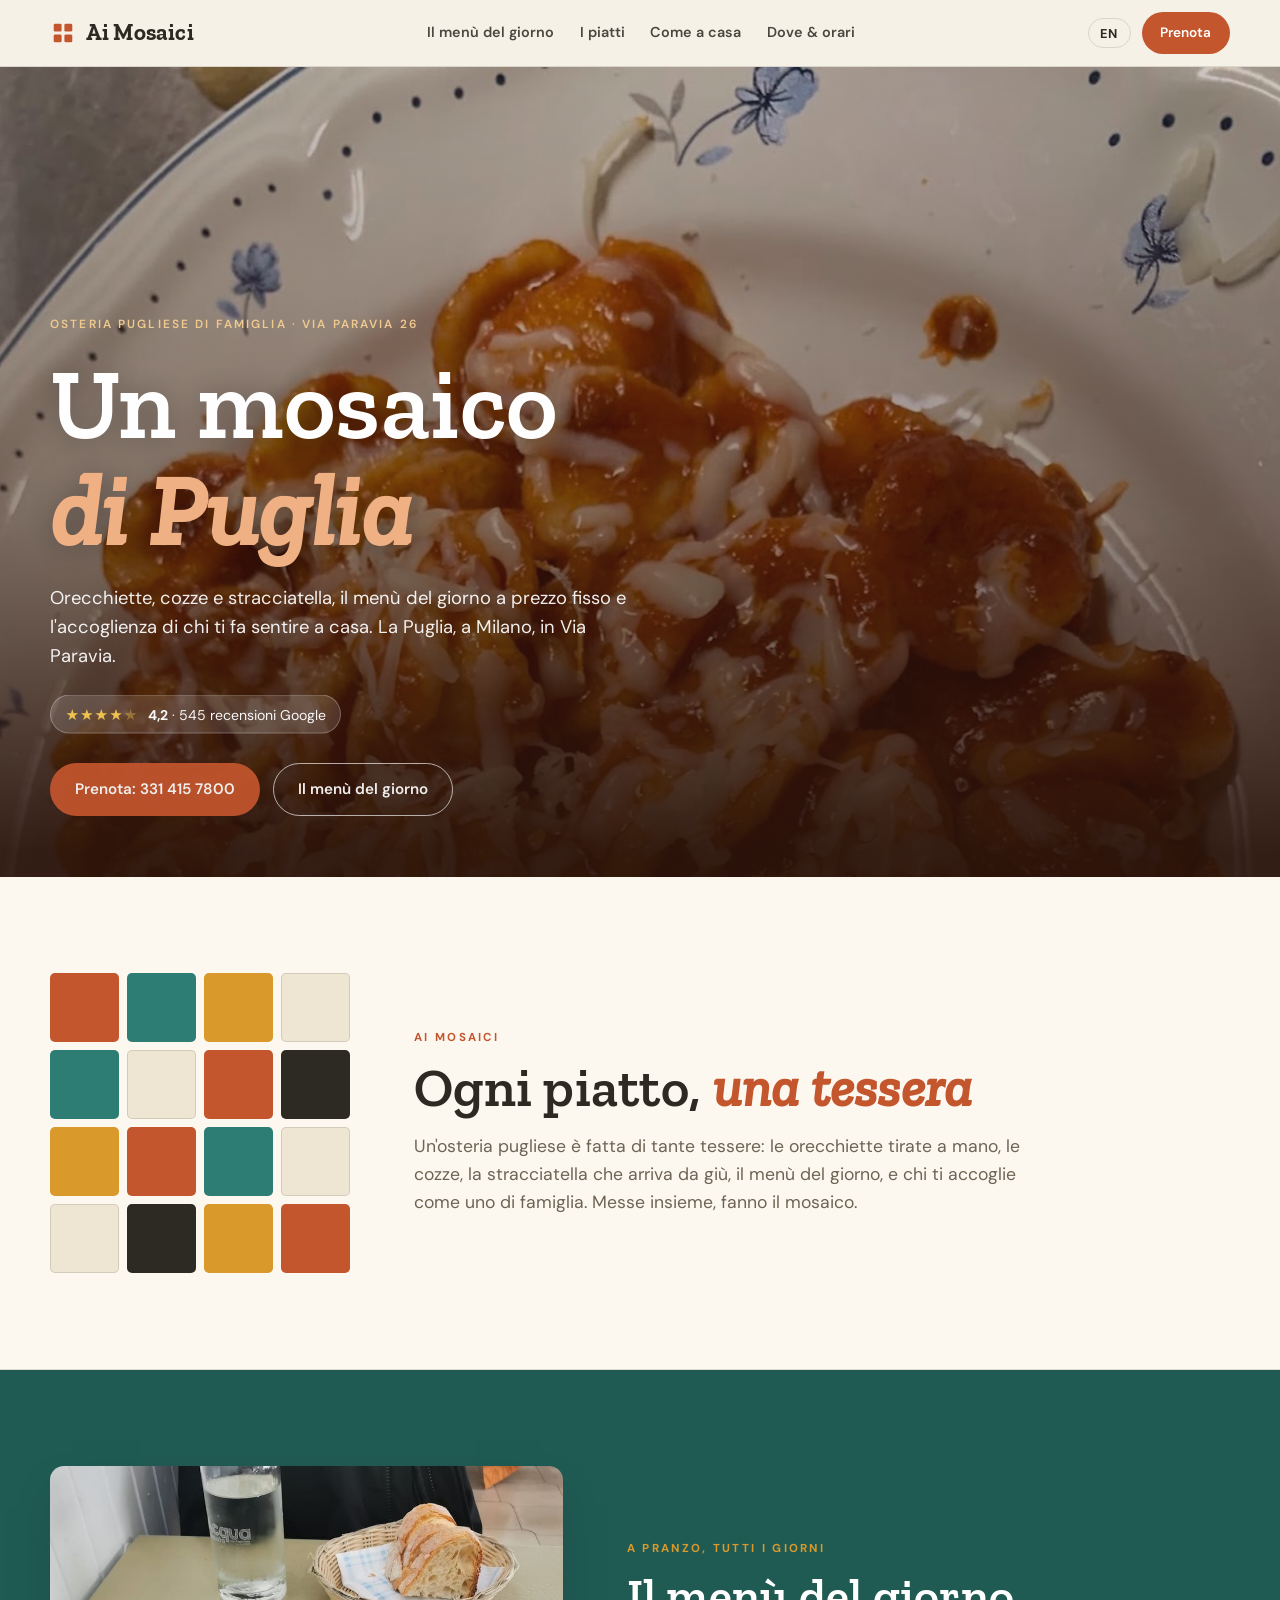
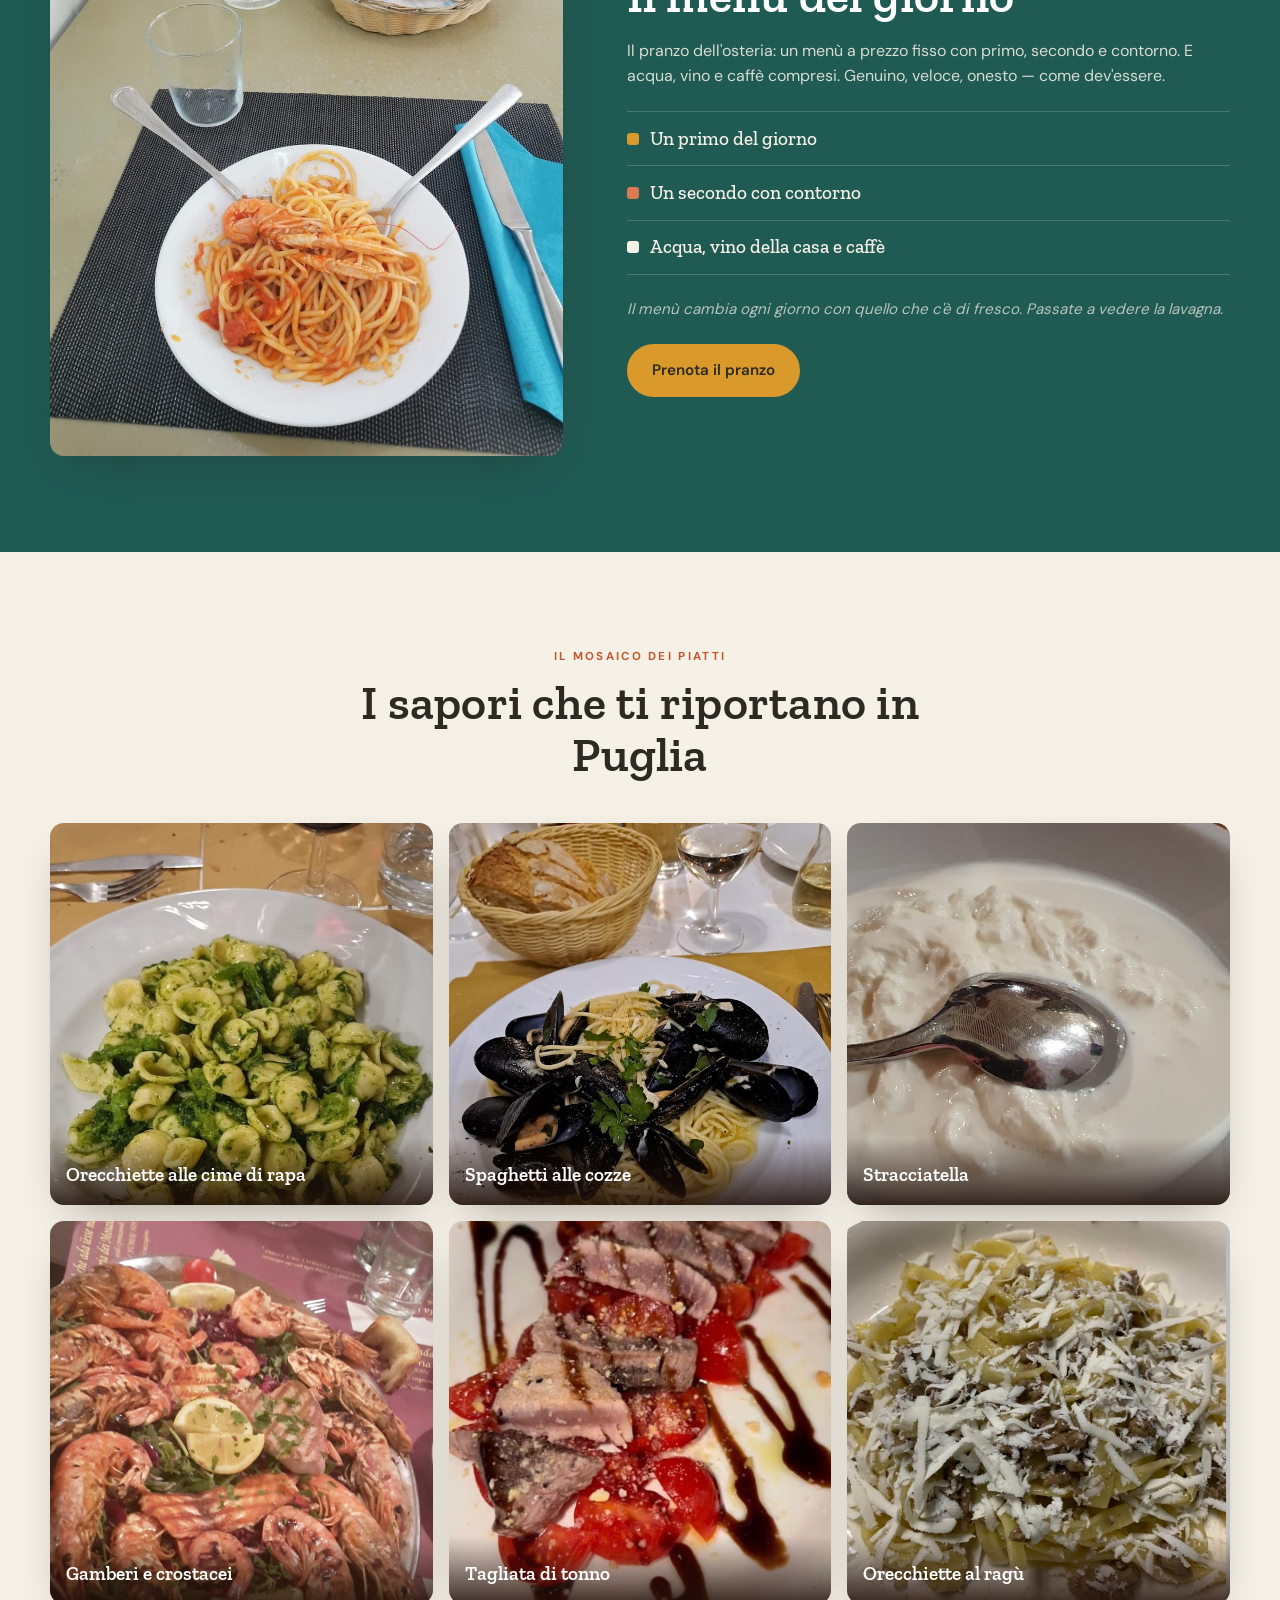
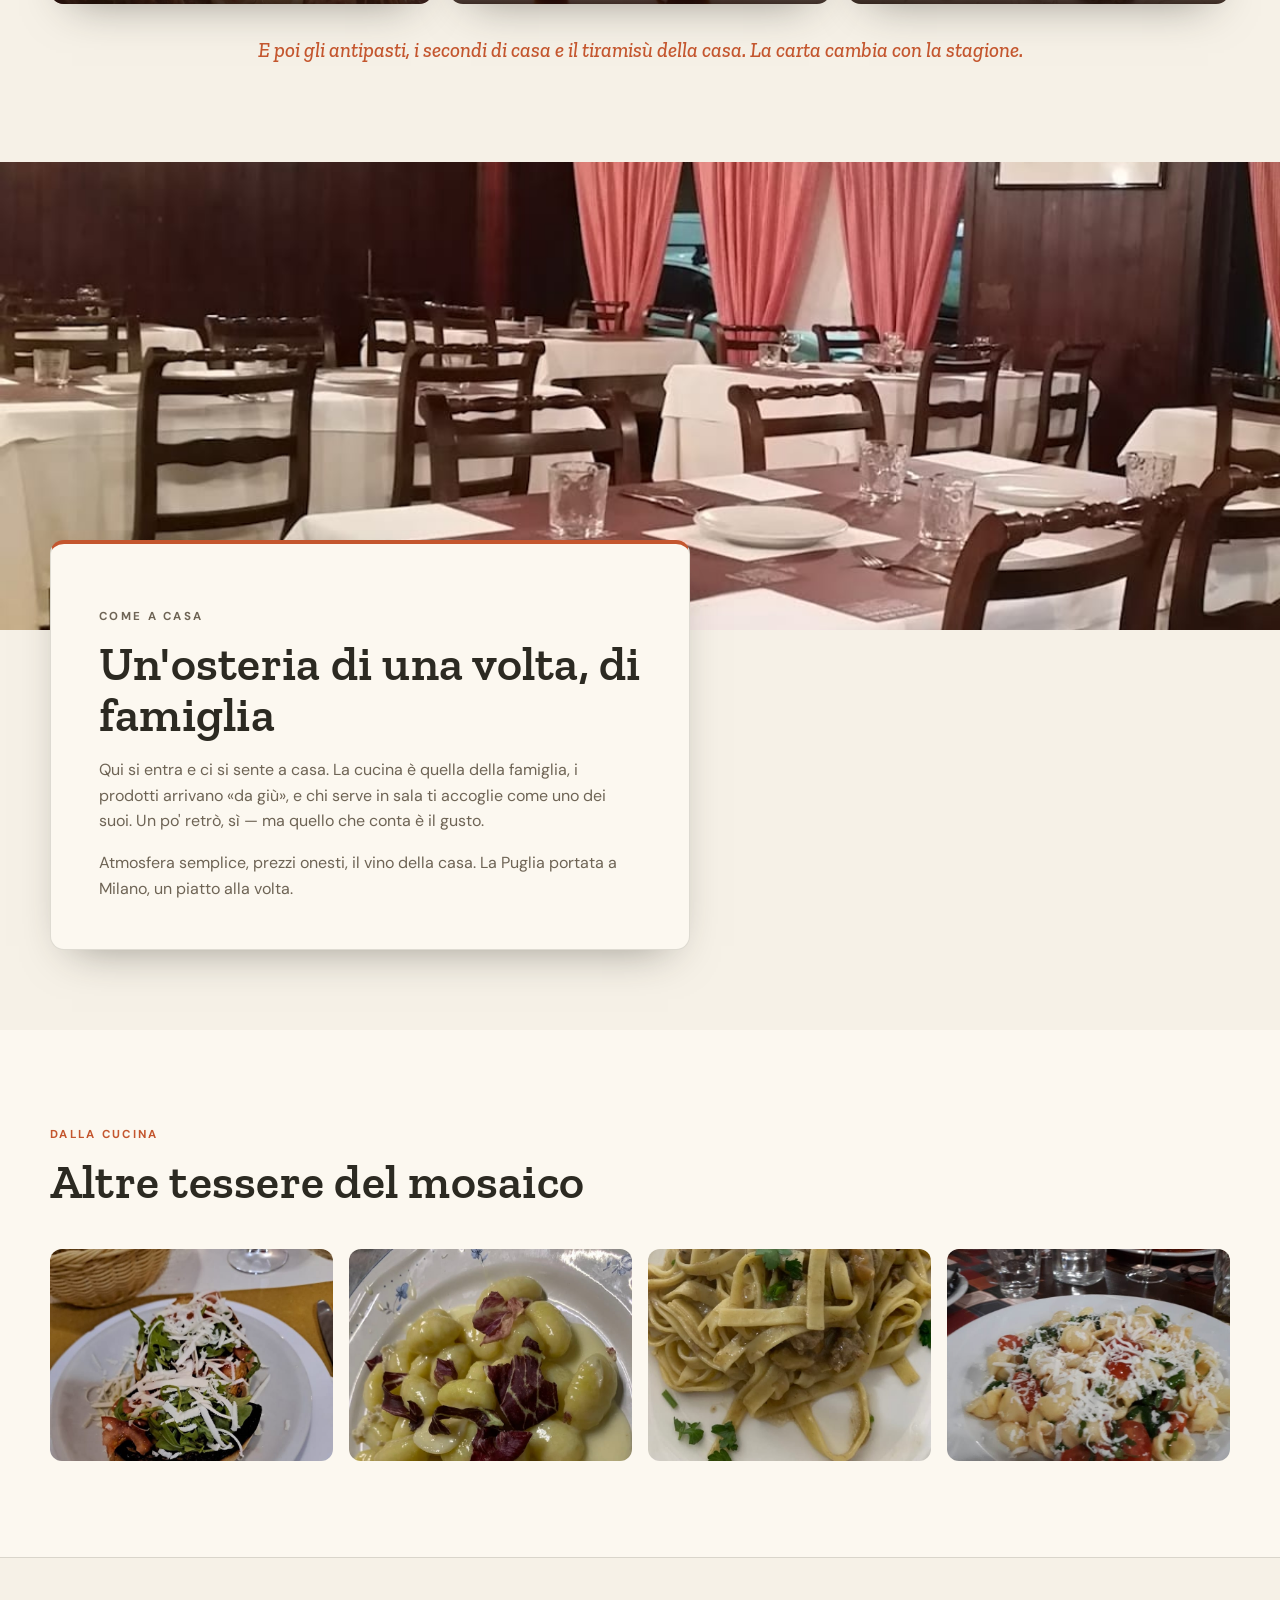
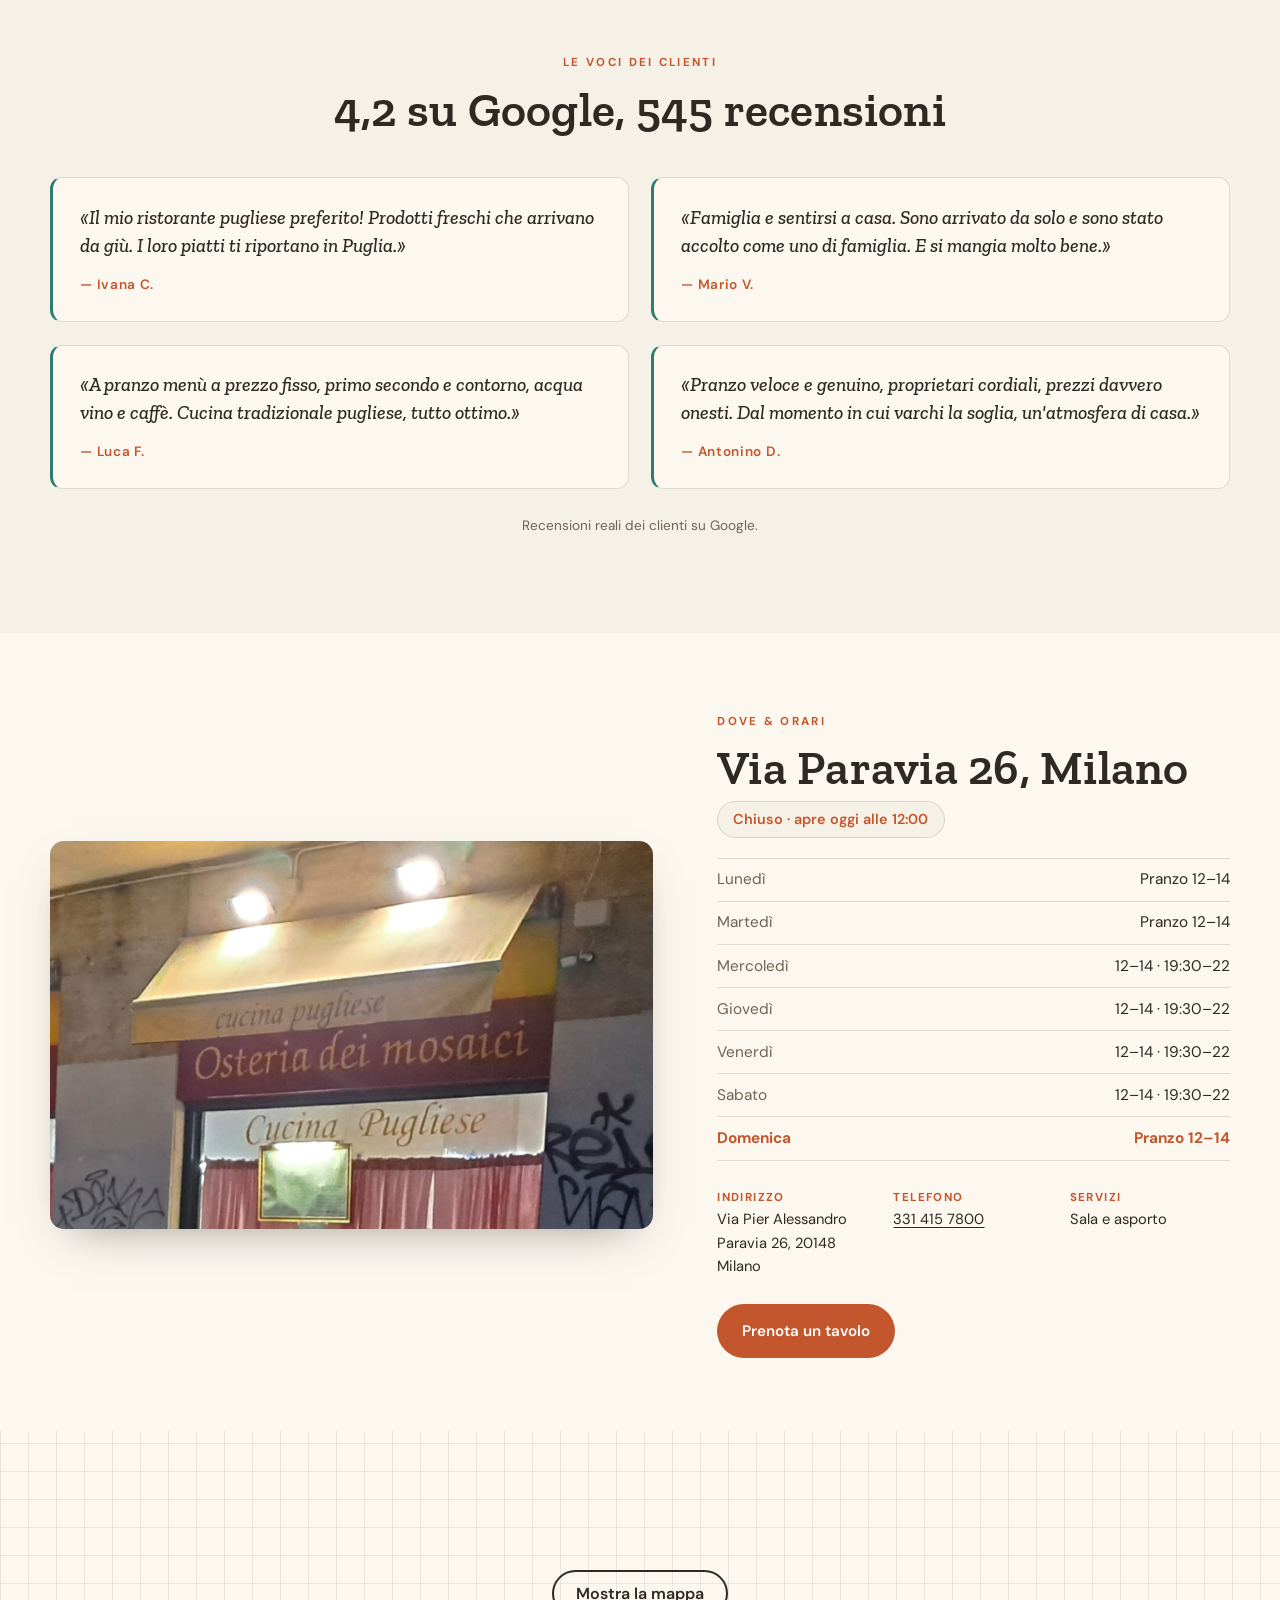
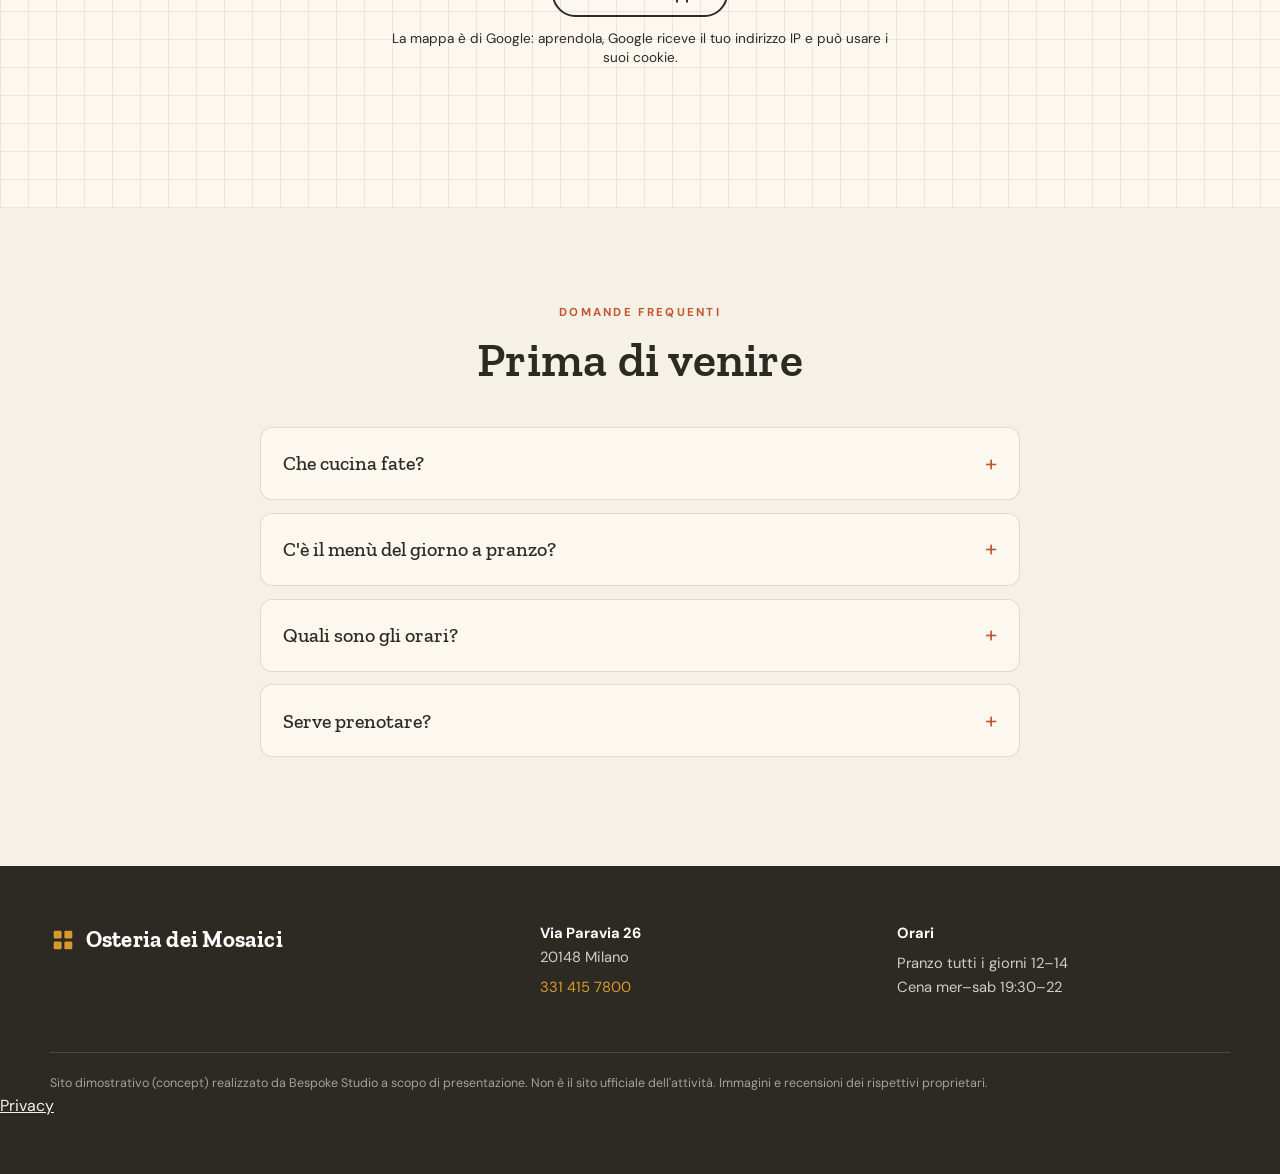
==== commit f140308a: "Privacy e pulizia: caratteri sul sito, mappa al clic, informativa, noindex - caratteri copiati nel s" ====
--- a/index.html
+++ b/index.html
@@ -3,6 +3,7 @@
 <head>
 <meta charset="UTF-8">
 <meta name="viewport" content="width=device-width, initial-scale=1.0">
+<meta name="robots" content="noindex">
 <title>Osteria dei Mosaici · Cucina pugliese in Via Paravia, Milano</title>
 <meta name="description" content="L'osteria pugliese di famiglia in Via Paravia, Milano: orecchiette, cozze, stracciatella e il menù del giorno a prezzo fisso. Un mosaico di Puglia, come a casa.">
 <link rel="canonical" href="https://rotenzark.github.io/osteria-dei-mosaici/">
@@ -15,9 +16,7 @@
 <link rel="icon" href="img/favicon.svg" type="image/svg+xml">
 <link rel="icon" type="image/png" sizes="32x32" href="img/favicon-32.png">
 <link rel="apple-touch-icon" href="img/apple-touch-icon.png">
-<link rel="preconnect" href="https://fonts.googleapis.com">
-<link rel="preconnect" href="https://fonts.gstatic.com" crossorigin>
-<link href="https://fonts.googleapis.com/css2?family=Zilla+Slab:ital,wght@0,500;0,600;0,700;1,500&family=DM+Sans:opsz,wght@9..40,400;9..40,500;9..40,600;9..40,700&display=swap" rel="stylesheet">
+<link rel="stylesheet" href="fonts/fonts.css?v=1">
 <link rel="stylesheet" href="css/styles.css?v=1">
 <script type="application/ld+json">
 {
@@ -28,7 +27,10 @@
   "image": "https://rotenzark.github.io/osteria-dei-mosaici/img/hero.jpg",
   "url": "https://rotenzark.github.io/osteria-dei-mosaici/",
   "telephone": "+39 331 415 7800",
-  "servesCuisine": ["Pugliese", "Italiana"],
+  "servesCuisine": [
+    "Pugliese",
+    "Italiana"
+  ],
   "priceRange": "€€",
   "address": {
     "@type": "PostalAddress",
@@ -37,10 +39,32 @@
     "postalCode": "20148",
     "addressCountry": "IT"
   },
-  "aggregateRating": { "@type": "AggregateRating", "ratingValue": "4.2", "reviewCount": "545" },
   "openingHoursSpecification": [
-    { "@type": "OpeningHoursSpecification", "dayOfWeek": ["Monday","Tuesday","Wednesday","Thursday","Friday","Saturday","Sunday"], "opens": "12:00", "closes": "14:00" },
-    { "@type": "OpeningHoursSpecification", "dayOfWeek": ["Wednesday","Thursday","Friday","Saturday"], "opens": "19:30", "closes": "22:00" }
+    {
+      "@type": "OpeningHoursSpecification",
+      "dayOfWeek": [
+        "Monday",
+        "Tuesday",
+        "Wednesday",
+        "Thursday",
+        "Friday",
+        "Saturday",
+        "Sunday"
+      ],
+      "opens": "12:00",
+      "closes": "14:00"
+    },
+    {
+      "@type": "OpeningHoursSpecification",
+      "dayOfWeek": [
+        "Wednesday",
+        "Thursday",
+        "Friday",
+        "Saturday"
+      ],
+      "opens": "19:30",
+      "closes": "22:00"
+    }
   ]
 }
 </script>
@@ -265,7 +289,7 @@
     </div>
   </div>
   <div class="dove__map">
-    <iframe title="Mappa: Osteria dei Mosaici, Via Paravia 26, Milano" loading="lazy" referrerpolicy="no-referrer-when-downgrade" src="https://www.google.com/maps?q=Osteria%20Paravia%2026%20Ai%20Mosaici%20Milano&output=embed"></iframe>
+    <div class="mappa-clic" data-mappa-clic style="--mappa-h: 320px"><template><iframe title="Mappa: Osteria dei Mosaici, Via Paravia 26, Milano" loading="lazy" referrerpolicy="no-referrer-when-downgrade" src="https://www.google.com/maps?q=Osteria%20Paravia%2026%20Ai%20Mosaici%20Milano&output=embed"></iframe></template><div class="mappa-clic__velo"><a class="mappa-clic__btn" href="https://www.google.com/maps/search/?api=1&amp;query=Osteria%20Paravia%2026%20Ai%20Mosaici%20Milano" target="_blank" rel="noopener">Mostra la mappa</a><p class="mappa-clic__nota">La mappa è di Google: aprendola, Google riceve il tuo indirizzo IP e può usare i suoi cookie.</p></div></div>
   </div>
 </section>
 
@@ -313,6 +337,7 @@
     </div>
     <p class="site-footer__disclaimer" data-i18n="foot.disclaimer">Sito dimostrativo (concept) realizzato da Bespoke Studio a scopo di presentazione. Non è il sito ufficiale dell'attività. Immagini e recensioni dei rispettivi proprietari.</p>
   </div>
+  <p class="privacy-link"><a href="privacy.html">Privacy</a></p>
 </footer>
 
 <!-- LIGHTBOX -->
@@ -324,5 +349,6 @@
 <script src="https://cdnjs.cloudflare.com/ajax/libs/gsap/3.12.5/gsap.min.js"></script>
 <script src="https://cdnjs.cloudflare.com/ajax/libs/gsap/3.12.5/ScrollTrigger.min.js"></script>
 <script src="js/main.js?v=2"></script>
+<script src="js/mappa-clic.js?v=1" defer></script>
 </body>
 </html>
--- a/fonts/fonts.css
+++ b/fonts/fonts.css
@@ -0,0 +1,145 @@
+/* Caratteri ospitati sul sito: nessuna richiesta a Google Fonts o Fontshare (giro privacy 1/10/2026). Licenze in LICENSE.txt. */
+/* latin-ext */
+@font-face {
+  font-family: 'DM Sans';
+  font-style: normal;
+  font-weight: 400;
+  font-display: swap;
+  src: url(dmsans-v17-rP2Hp2ywxg089UriCZ2IHSeH.woff2) format('woff2');
+  unicode-range: U+0100-02BA, U+02BD-02C5, U+02C7-02CC, U+02CE-02D7, U+02DD-02FF, U+0304, U+0308, U+0329, U+1D00-1DBF, U+1E00-1E9F, U+1EF2-1EFF, U+2020, U+20A0-20AB, U+20AD-20C0, U+2113, U+2C60-2C7F, U+A720-A7FF;
+}
+/* latin */
+@font-face {
+  font-family: 'DM Sans';
+  font-style: normal;
+  font-weight: 400;
+  font-display: swap;
+  src: url(dmsans-v17-rP2Hp2ywxg089UriCZOIHQ.woff2) format('woff2');
+  unicode-range: U+0000-00FF, U+0131, U+0152-0153, U+02BB-02BC, U+02C6, U+02DA, U+02DC, U+0304, U+0308, U+0329, U+2000-206F, U+20AC, U+2122, U+2191, U+2193, U+2212, U+2215, U+FEFF, U+FFFD;
+}
+/* latin-ext */
+@font-face {
+  font-family: 'DM Sans';
+  font-style: normal;
+  font-weight: 500;
+  font-display: swap;
+  src: url(dmsans-v17-rP2Hp2ywxg089UriCZ2IHSeH.woff2) format('woff2');
+  unicode-range: U+0100-02BA, U+02BD-02C5, U+02C7-02CC, U+02CE-02D7, U+02DD-02FF, U+0304, U+0308, U+0329, U+1D00-1DBF, U+1E00-1E9F, U+1EF2-1EFF, U+2020, U+20A0-20AB, U+20AD-20C0, U+2113, U+2C60-2C7F, U+A720-A7FF;
+}
+/* latin */
+@font-face {
+  font-family: 'DM Sans';
+  font-style: normal;
+  font-weight: 500;
+  font-display: swap;
+  src: url(dmsans-v17-rP2Hp2ywxg089UriCZOIHQ.woff2) format('woff2');
+  unicode-range: U+0000-00FF, U+0131, U+0152-0153, U+02BB-02BC, U+02C6, U+02DA, U+02DC, U+0304, U+0308, U+0329, U+2000-206F, U+20AC, U+2122, U+2191, U+2193, U+2212, U+2215, U+FEFF, U+FFFD;
+}
+/* latin-ext */
+@font-face {
+  font-family: 'DM Sans';
+  font-style: normal;
+  font-weight: 600;
+  font-display: swap;
+  src: url(dmsans-v17-rP2Hp2ywxg089UriCZ2IHSeH.woff2) format('woff2');
+  unicode-range: U+0100-02BA, U+02BD-02C5, U+02C7-02CC, U+02CE-02D7, U+02DD-02FF, U+0304, U+0308, U+0329, U+1D00-1DBF, U+1E00-1E9F, U+1EF2-1EFF, U+2020, U+20A0-20AB, U+20AD-20C0, U+2113, U+2C60-2C7F, U+A720-A7FF;
+}
+/* latin */
+@font-face {
+  font-family: 'DM Sans';
+  font-style: normal;
+  font-weight: 600;
+  font-display: swap;
+  src: url(dmsans-v17-rP2Hp2ywxg089UriCZOIHQ.woff2) format('woff2');
+  unicode-range: U+0000-00FF, U+0131, U+0152-0153, U+02BB-02BC, U+02C6, U+02DA, U+02DC, U+0304, U+0308, U+0329, U+2000-206F, U+20AC, U+2122, U+2191, U+2193, U+2212, U+2215, U+FEFF, U+FFFD;
+}
+/* latin-ext */
+@font-face {
+  font-family: 'DM Sans';
+  font-style: normal;
+  font-weight: 700;
+  font-display: swap;
+  src: url(dmsans-v17-rP2Hp2ywxg089UriCZ2IHSeH.woff2) format('woff2');
+  unicode-range: U+0100-02BA, U+02BD-02C5, U+02C7-02CC, U+02CE-02D7, U+02DD-02FF, U+0304, U+0308, U+0329, U+1D00-1DBF, U+1E00-1E9F, U+1EF2-1EFF, U+2020, U+20A0-20AB, U+20AD-20C0, U+2113, U+2C60-2C7F, U+A720-A7FF;
+}
+/* latin */
+@font-face {
+  font-family: 'DM Sans';
+  font-style: normal;
+  font-weight: 700;
+  font-display: swap;
+  src: url(dmsans-v17-rP2Hp2ywxg089UriCZOIHQ.woff2) format('woff2');
+  unicode-range: U+0000-00FF, U+0131, U+0152-0153, U+02BB-02BC, U+02C6, U+02DA, U+02DC, U+0304, U+0308, U+0329, U+2000-206F, U+20AC, U+2122, U+2191, U+2193, U+2212, U+2215, U+FEFF, U+FFFD;
+}
+/* latin-ext */
+@font-face {
+  font-family: 'Zilla Slab';
+  font-style: italic;
+  font-weight: 500;
+  font-display: swap;
+  src: url(zillaslab-v12-dFanZfeM_74wlPZtksIFaj8CDHeZV3B3Taw.woff2) format('woff2');
+  unicode-range: U+0100-02BA, U+02BD-02C5, U+02C7-02CC, U+02CE-02D7, U+02DD-02FF, U+0304, U+0308, U+0329, U+1D00-1DBF, U+1E00-1E9F, U+1EF2-1EFF, U+2020, U+20A0-20AB, U+20AD-20C0, U+2113, U+2C60-2C7F, U+A720-A7FF;
+}
+/* latin */
+@font-face {
+  font-family: 'Zilla Slab';
+  font-style: italic;
+  font-weight: 500;
+  font-display: swap;
+  src: url(zillaslab-v12-dFanZfeM_74wlPZtksIFaj8CDHeZWXB3.woff2) format('woff2');
+  unicode-range: U+0000-00FF, U+0131, U+0152-0153, U+02BB-02BC, U+02C6, U+02DA, U+02DC, U+0304, U+0308, U+0329, U+2000-206F, U+20AC, U+2122, U+2191, U+2193, U+2212, U+2215, U+FEFF, U+FFFD;
+}
+/* latin-ext */
+@font-face {
+  font-family: 'Zilla Slab';
+  font-style: normal;
+  font-weight: 500;
+  font-display: swap;
+  src: url(zillaslab-v12-dFa5ZfeM_74wlPZtksIFYskZ6H2pW2hz.woff2) format('woff2');
+  unicode-range: U+0100-02BA, U+02BD-02C5, U+02C7-02CC, U+02CE-02D7, U+02DD-02FF, U+0304, U+0308, U+0329, U+1D00-1DBF, U+1E00-1E9F, U+1EF2-1EFF, U+2020, U+20A0-20AB, U+20AD-20C0, U+2113, U+2C60-2C7F, U+A720-A7FF;
+}
+/* latin */
+@font-face {
+  font-family: 'Zilla Slab';
+  font-style: normal;
+  font-weight: 500;
+  font-display: swap;
+  src: url(zillaslab-v12-dFa5ZfeM_74wlPZtksIFYskZ6HOpWw.woff2) format('woff2');
+  unicode-range: U+0000-00FF, U+0131, U+0152-0153, U+02BB-02BC, U+02C6, U+02DA, U+02DC, U+0304, U+0308, U+0329, U+2000-206F, U+20AC, U+2122, U+2191, U+2193, U+2212, U+2215, U+FEFF, U+FFFD;
+}
+/* latin-ext */
+@font-face {
+  font-family: 'Zilla Slab';
+  font-style: normal;
+  font-weight: 600;
+  font-display: swap;
+  src: url(zillaslab-v12-dFa5ZfeM_74wlPZtksIFYuUe6H2pW2hz.woff2) format('woff2');
+  unicode-range: U+0100-02BA, U+02BD-02C5, U+02C7-02CC, U+02CE-02D7, U+02DD-02FF, U+0304, U+0308, U+0329, U+1D00-1DBF, U+1E00-1E9F, U+1EF2-1EFF, U+2020, U+20A0-20AB, U+20AD-20C0, U+2113, U+2C60-2C7F, U+A720-A7FF;
+}
+/* latin */
+@font-face {
+  font-family: 'Zilla Slab';
+  font-style: normal;
+  font-weight: 600;
+  font-display: swap;
+  src: url(zillaslab-v12-dFa5ZfeM_74wlPZtksIFYuUe6HOpWw.woff2) format('woff2');
+  unicode-range: U+0000-00FF, U+0131, U+0152-0153, U+02BB-02BC, U+02C6, U+02DA, U+02DC, U+0304, U+0308, U+0329, U+2000-206F, U+20AC, U+2122, U+2191, U+2193, U+2212, U+2215, U+FEFF, U+FFFD;
+}
+/* latin-ext */
+@font-face {
+  font-family: 'Zilla Slab';
+  font-style: normal;
+  font-weight: 700;
+  font-display: swap;
+  src: url(zillaslab-v12-dFa5ZfeM_74wlPZtksIFYoEf6H2pW2hz.woff2) format('woff2');
+  unicode-range: U+0100-02BA, U+02BD-02C5, U+02C7-02CC, U+02CE-02D7, U+02DD-02FF, U+0304, U+0308, U+0329, U+1D00-1DBF, U+1E00-1E9F, U+1EF2-1EFF, U+2020, U+20A0-20AB, U+20AD-20C0, U+2113, U+2C60-2C7F, U+A720-A7FF;
+}
+/* latin */
+@font-face {
+  font-family: 'Zilla Slab';
+  font-style: normal;
+  font-weight: 700;
+  font-display: swap;
+  src: url(zillaslab-v12-dFa5ZfeM_74wlPZtksIFYoEf6HOpWw.woff2) format('woff2');
+  unicode-range: U+0000-00FF, U+0131, U+0152-0153, U+02BB-02BC, U+02C6, U+02DA, U+02DC, U+0304, U+0308, U+0329, U+2000-206F, U+20AC, U+2122, U+2191, U+2193, U+2212, U+2215, U+FEFF, U+FFFD;
+}
--- a/css/styles.css
+++ b/css/styles.css
@@ -225,3 +225,12 @@
   .site-footer__inner{grid-template-columns:1fr}
   .hero{min-height:84vh}
 }
+
+/*MAPPACLIC*/
+/* la mappa Google si carica solo al clic (giro privacy 1/10/2026) */
+.mappa-clic { display: flex; align-items: center; justify-content: center; width: 100%; height: 100%; min-height: var(--mappa-h, 320px); box-sizing: border-box; padding: 24px; text-align: center; background: repeating-linear-gradient(0deg, rgba(127, 127, 127, 0.14) 0 1px, transparent 1px 28px), repeating-linear-gradient(90deg, rgba(127, 127, 127, 0.14) 0 1px, transparent 1px 28px); }
+.mappa-clic__velo { display: flex; flex-direction: column; align-items: center; gap: 12px; max-width: 32em; }
+.mappa-clic__btn { display: inline-block; padding: 0.75em 1.4em; border: 2px solid currentColor; border-radius: 999px; color: inherit; font: inherit; font-weight: 600; line-height: 1.2; text-decoration: none; background: transparent; cursor: pointer; }
+.mappa-clic__btn:hover, .mappa-clic__btn:focus-visible { text-decoration: underline; }
+.mappa-clic__nota { margin: 0; font-size: 0.85em; line-height: 1.45; }
+/*/MAPPACLIC*/
